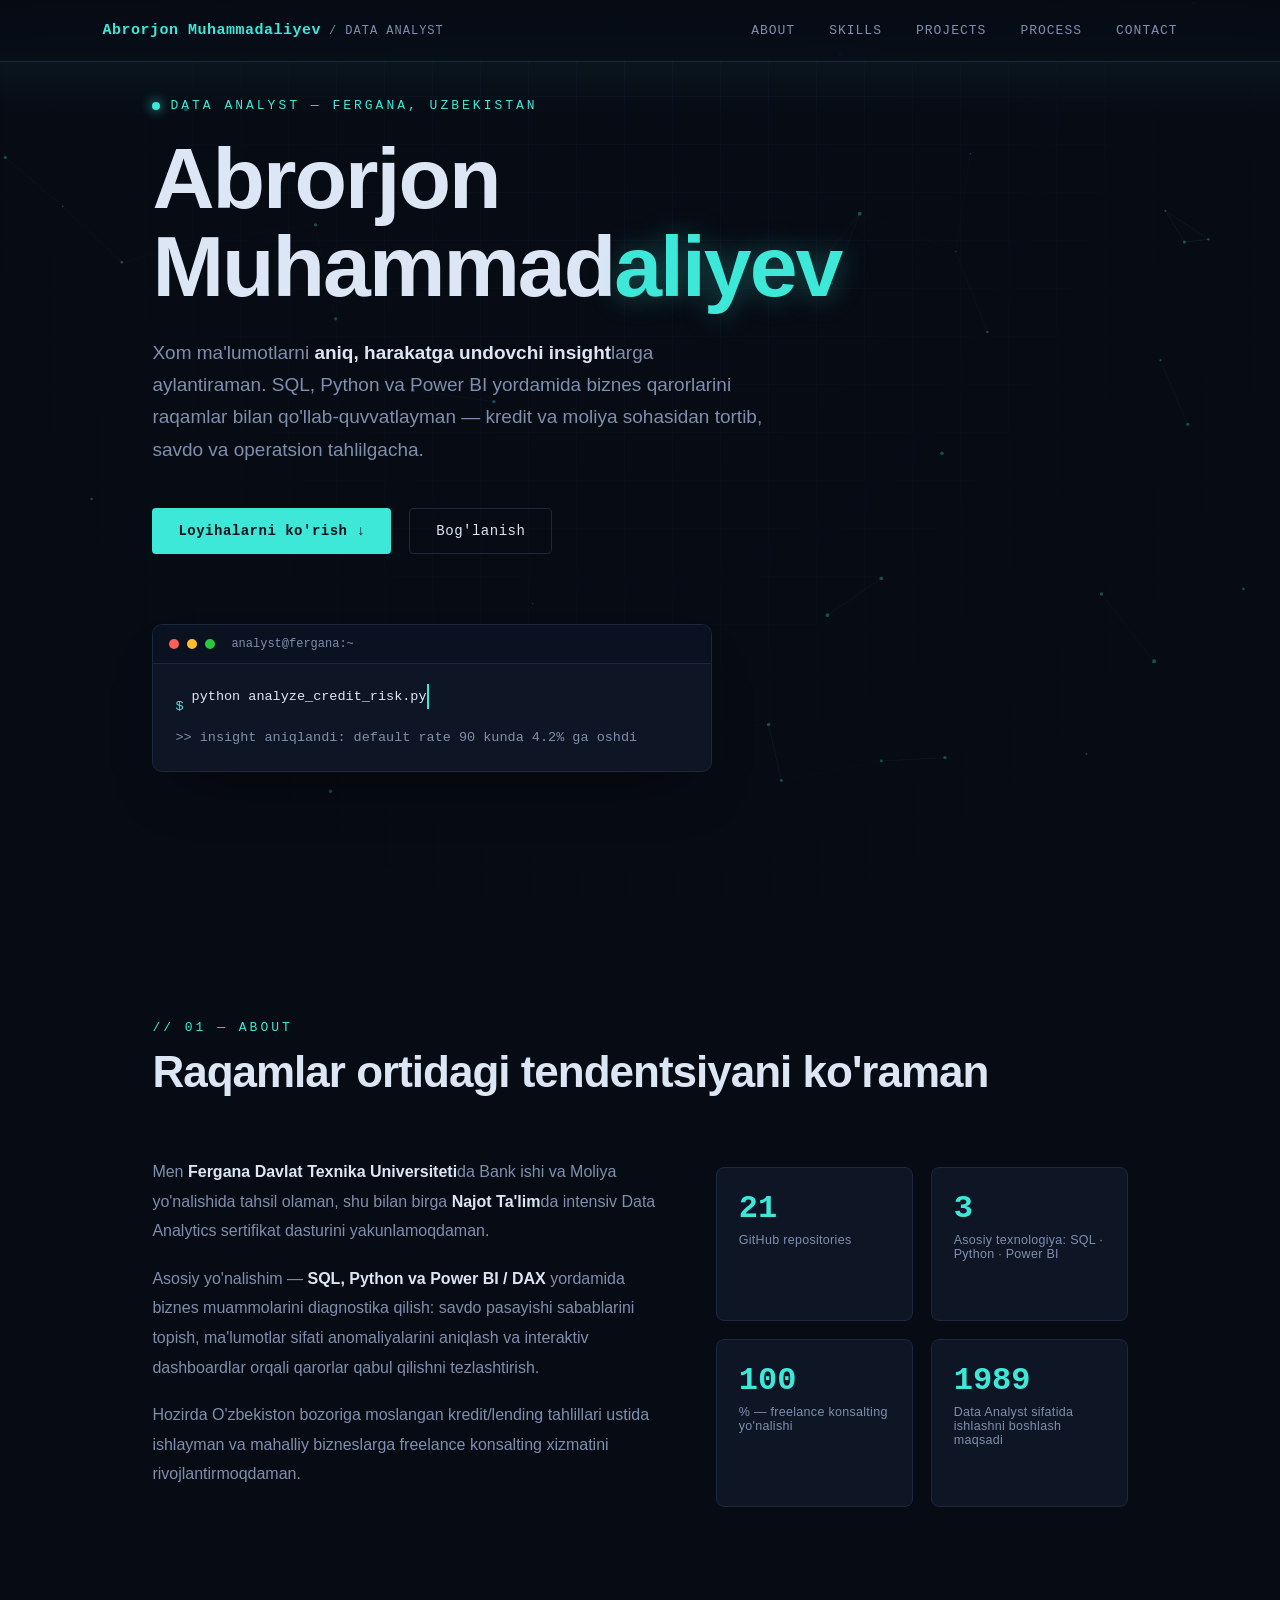
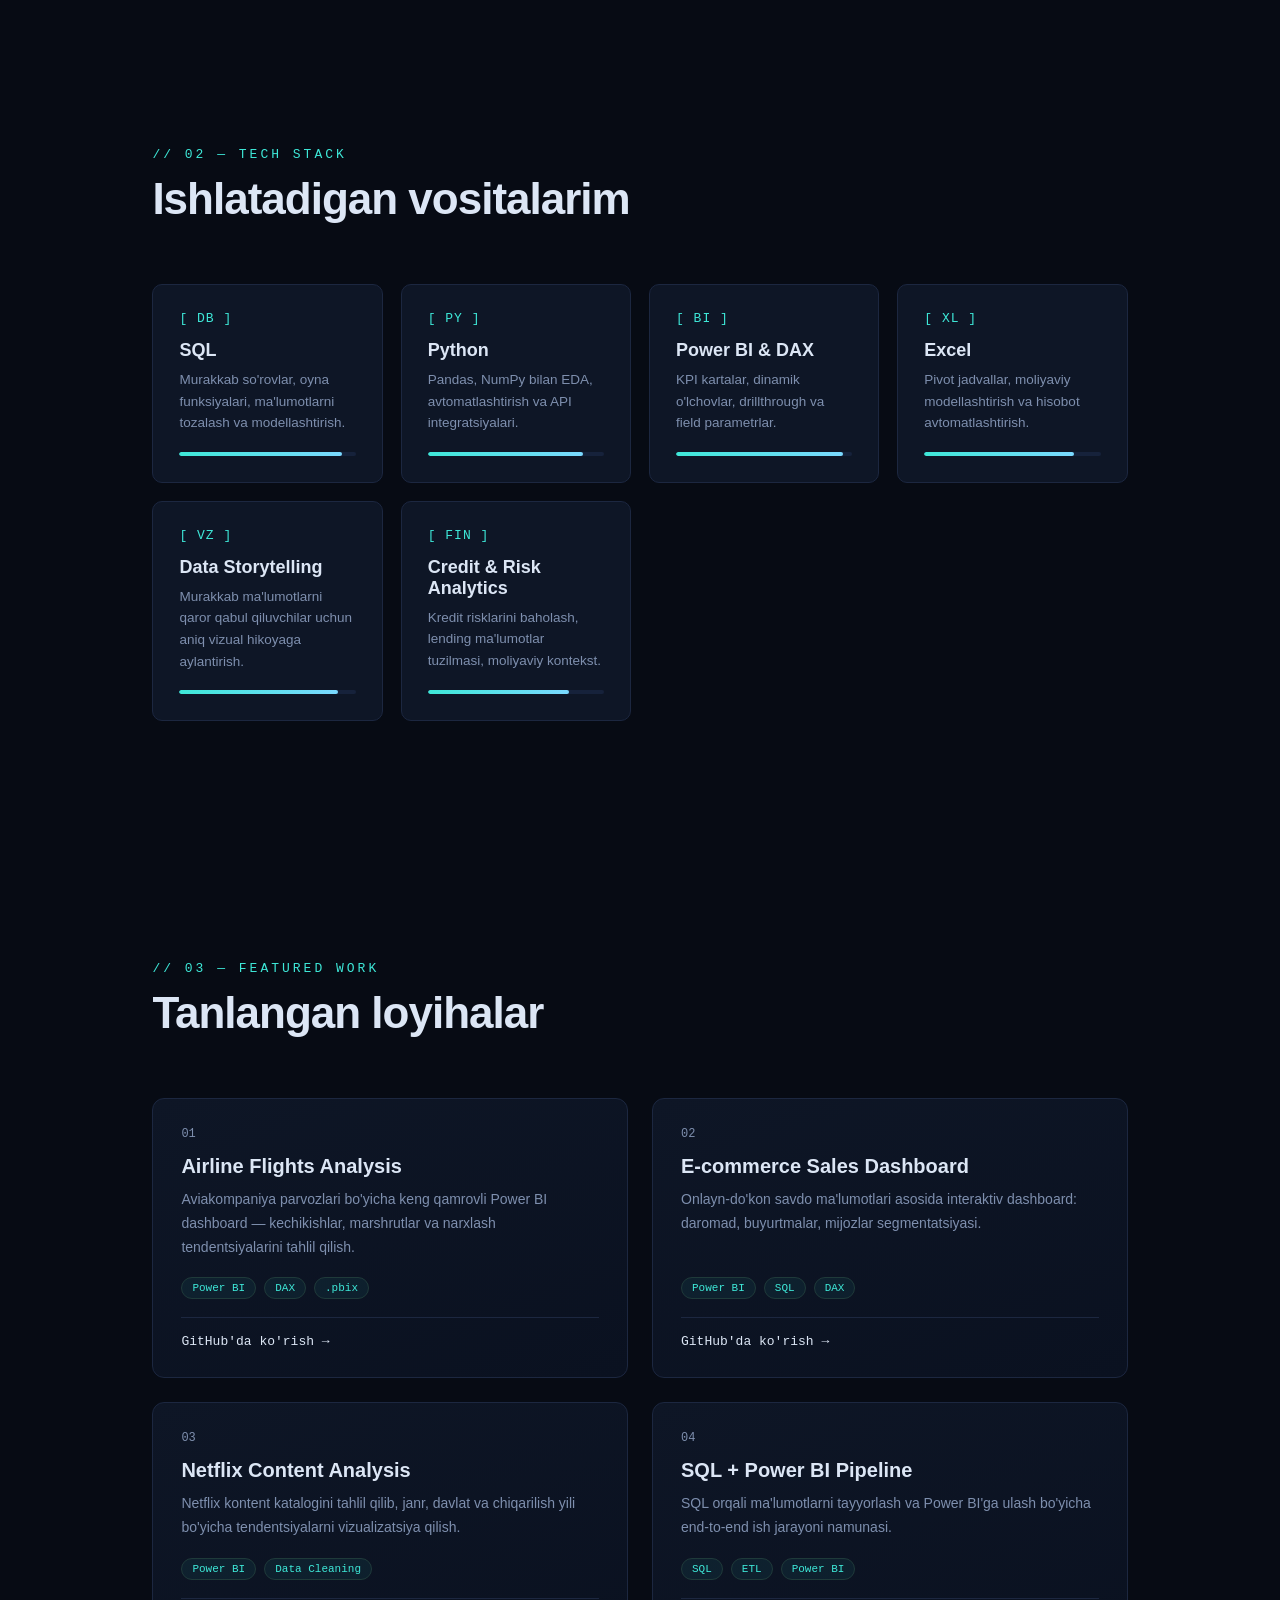
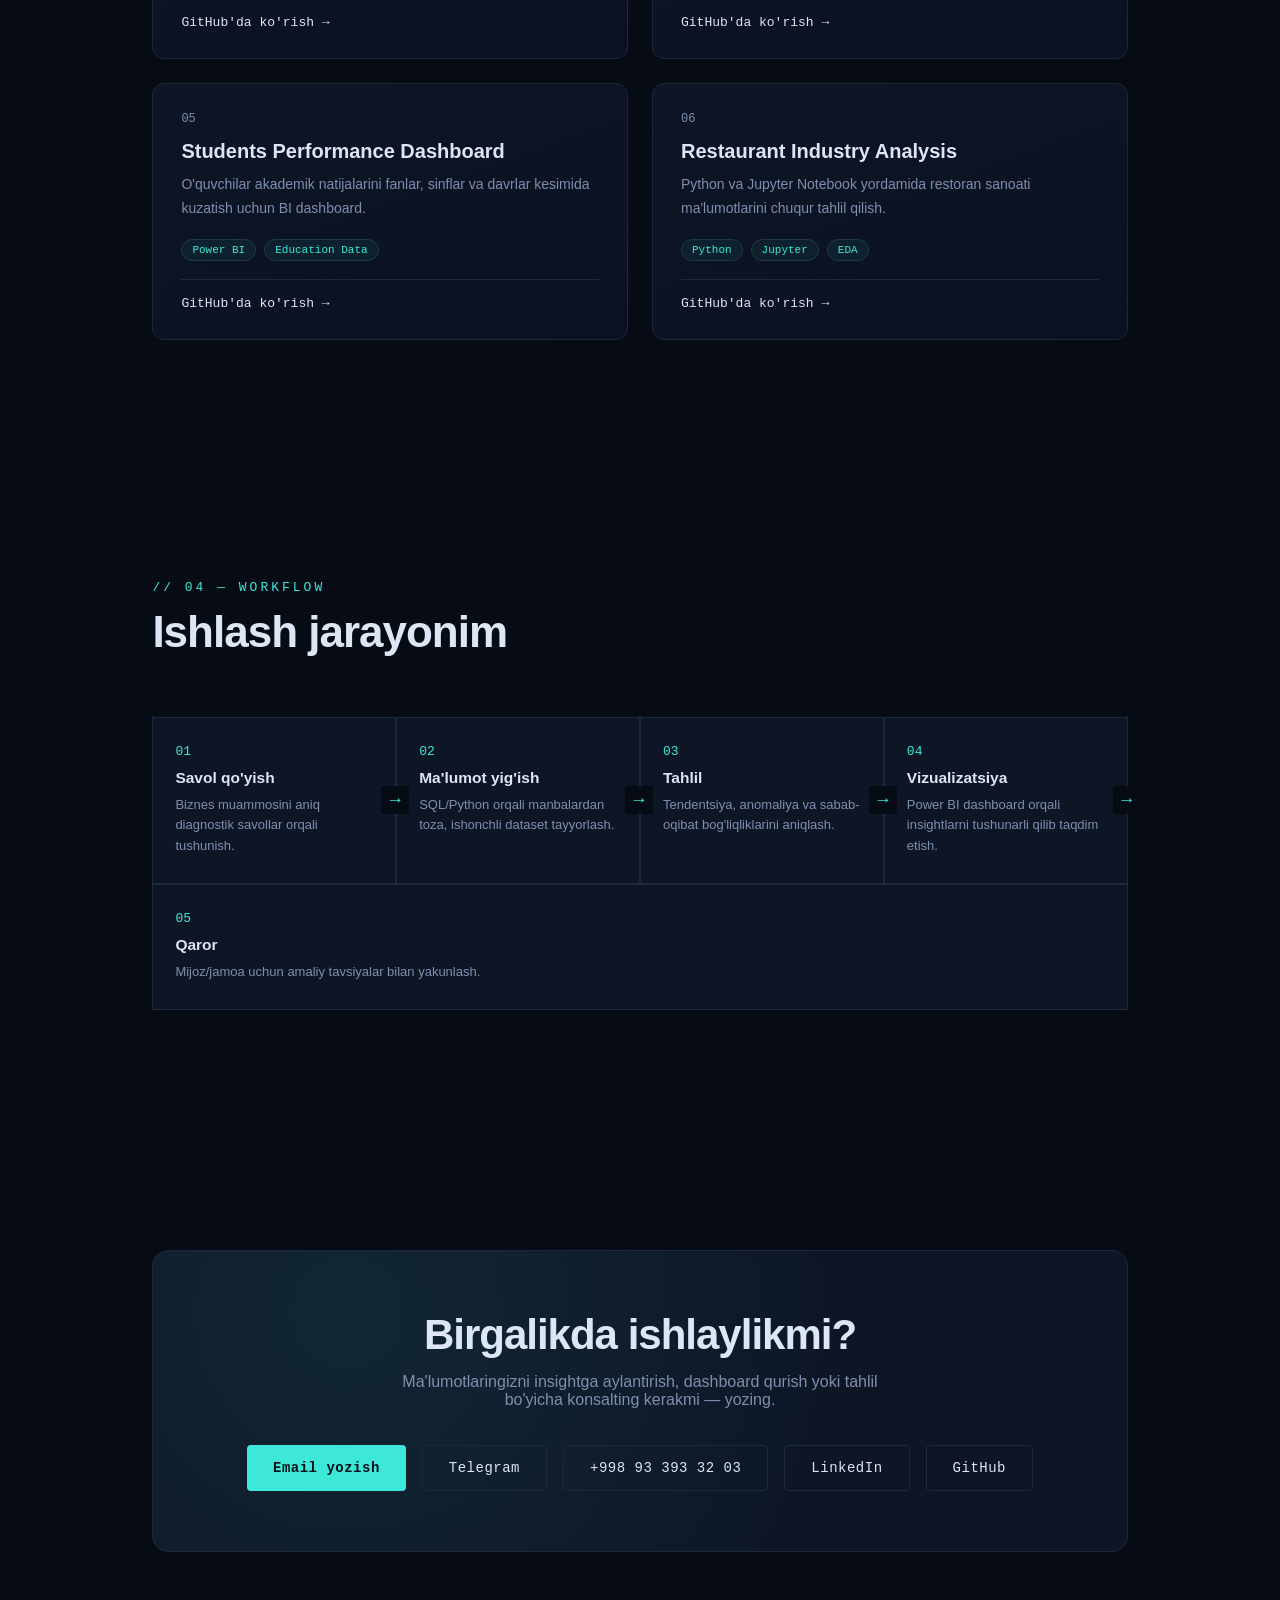
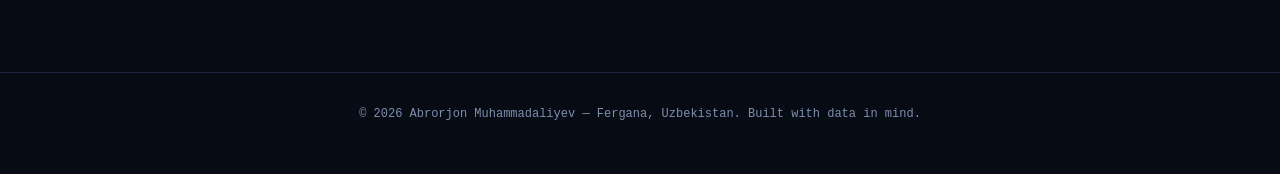
==== index.html @ 433f4dbf "Add files via upload" ====
<!DOCTYPE html>
<html lang="uz">
<head>
<meta charset="UTF-8">
<meta name="viewport" content="width=device-width, initial-scale=1.0">
<title>Abrorjon Muhammadaliyev | Data Analyst</title>
<style>
  :root{
    --bg:#070b14;
    --bg-2:#0c1322;
    --panel:#0e1626;
    --line:#1c2740;
    --cyan:#3ee8d8;
    --amber:#ffb347;
    --text:#dce6f5;
    --text-dim:#7e8fae;
    --mono:'JetBrains Mono','SF Mono',Consolas,monospace;
    --sans:'Inter',-apple-system,sans-serif;
  }
  @font-face{font-family:'Inter';src:local('Inter');}
  *{margin:0;padding:0;box-sizing:border-box;}
  html{scroll-behavior:smooth;}
  body{
    background:var(--bg);
    color:var(--text);
    font-family:var(--sans);
    overflow-x:hidden;
    position:relative;
  }

  /* ---------- animated data-grid background ---------- */
  #bg-canvas{
    position:fixed;
    inset:0;
    z-index:0;
    opacity:.55;
  }
  .grid-overlay{
    position:fixed;
    inset:0;
    z-index:1;
    background-image:
      linear-gradient(var(--line) 1px, transparent 1px),
      linear-gradient(90deg, var(--line) 1px, transparent 1px);
    background-size:48px 48px;
    opacity:.25;
    mask-image:radial-gradient(ellipse at 50% 0%, black 0%, transparent 75%);
    pointer-events:none;
  }
  .scanline{
    position:fixed;
    left:0; right:0;
    height:120px;
    background:linear-gradient(180deg, transparent, rgba(62,232,216,.05), transparent);
    z-index:2;
    pointer-events:none;
    animation:scan 9s linear infinite;
  }
  @keyframes scan{
    0%{top:-120px;}
    100%{top:100vh;}
  }

  .wrap{position:relative;z-index:3;}
  section{padding:120px 8vw;max-width:1180px;margin:0 auto;}

  /* ---------- nav ---------- */
  nav{
    position:fixed;top:0;left:0;right:0;z-index:50;
    display:flex;justify-content:space-between;align-items:center;
    padding:22px 8vw;
    backdrop-filter:blur(10px);
    background:rgba(7,11,20,.65);
    border-bottom:1px solid var(--line);
    gap:20px;
    flex-wrap:wrap;
  }
  @media(max-width:760px){
    .logo .role{display:none;}
    .navlinks{gap:18px;}
  }
  .logo{
    font-family:var(--mono);
    font-size:15px;
    color:var(--cyan);
    letter-spacing:.5px;
    font-weight:700;
    display:flex;
    align-items:baseline;
    gap:8px;
  }
  .logo .role{color:var(--text-dim);font-weight:400;font-size:12px;letter-spacing:1px;text-transform:uppercase;}
  .navlinks{display:flex;gap:34px;}
  .navlinks a{
    color:var(--text-dim);
    text-decoration:none;
    font-size:13px;
    font-family:var(--mono);
    letter-spacing:1px;
    text-transform:uppercase;
    transition:color .25s;
    position:relative;
  }
  .navlinks a::after{
    content:'';position:absolute;left:0;bottom:-6px;width:0%;height:1px;background:var(--cyan);
    transition:width .3s;
  }
  .navlinks a:hover{color:var(--cyan);}
  .navlinks a:hover::after{width:100%;}

  /* ---------- hero ---------- */
  .hero{
    min-height:100vh;
    display:flex;
    flex-direction:column;
    justify-content:center;
    padding-top:90px;
  }
  .eyebrow{
    font-family:var(--mono);
    color:var(--cyan);
    font-size:13px;
    letter-spacing:3px;
    text-transform:uppercase;
    margin-bottom:22px;
    opacity:0;
    animation:fadeUp .8s ease forwards .1s;
    display:flex;align-items:center;gap:10px;
  }
  .eyebrow::before{
    content:'';width:8px;height:8px;border-radius:50%;background:var(--cyan);
    box-shadow:0 0 12px var(--cyan);
    animation:pulse 1.6s ease-in-out infinite;
  }
  @keyframes pulse{0%,100%{opacity:1;transform:scale(1);}50%{opacity:.4;transform:scale(.7);}}

  h1{
    font-size:clamp(40px,7vw,86px);
    font-weight:800;
    line-height:1.02;
    letter-spacing:-2px;
    opacity:0;
    animation:fadeUp .8s ease forwards .25s;
  }
  h1 .accent{
    color:var(--cyan);
    text-shadow:0 0 28px rgba(62,232,216,.35);
  }
  .hero-sub{
    margin-top:26px;
    font-size:clamp(16px,2vw,19px);
    color:var(--text-dim);
    max-width:620px;
    line-height:1.7;
    opacity:0;
    animation:fadeUp .8s ease forwards .4s;
  }
  .hero-sub b{color:var(--text);font-weight:600;}

  .hero-cta{
    margin-top:42px;
    display:flex;
    gap:18px;
    flex-wrap:wrap;
    opacity:0;
    animation:fadeUp .8s ease forwards .55s;
  }
  .btn{
    font-family:var(--mono);
    font-size:14px;
    padding:14px 26px;
    border-radius:4px;
    text-decoration:none;
    letter-spacing:.5px;
    transition:transform .25s, box-shadow .25s, background .25s;
    display:inline-flex;align-items:center;gap:8px;
  }
  .btn-fill{
    background:var(--cyan);
    color:#06121a;
    font-weight:700;
  }
  .btn-fill:hover{transform:translateY(-3px);box-shadow:0 12px 30px -8px rgba(62,232,216,.5);}
  .btn-line{
    border:1px solid var(--line);
    color:var(--text);
  }
  .btn-line:hover{border-color:var(--cyan);color:var(--cyan);transform:translateY(-3px);}

  @keyframes fadeUp{
    from{opacity:0;transform:translateY(22px);}
    to{opacity:1;transform:translateY(0);}
  }

  /* terminal card */
  .term{
    margin-top:70px;
    max-width:560px;
    background:var(--panel);
    border:1px solid var(--line);
    border-radius:10px;
    overflow:hidden;
    opacity:0;
    animation:fadeUp .8s ease forwards .7s;
    box-shadow:0 30px 60px -30px rgba(0,0,0,.6);
  }
  .term-head{
    display:flex;align-items:center;gap:8px;
    padding:12px 16px;
    background:#0a1120;
    border-bottom:1px solid var(--line);
  }
  .dot{width:10px;height:10px;border-radius:50%;}
  .dot.r{background:#ff5f56;}.dot.y{background:#ffbd2e;}.dot.g{background:#27c93f;}
  .term-title{margin-left:8px;font-family:var(--mono);font-size:12px;color:var(--text-dim);}
  .term-body{padding:20px 22px;font-family:var(--mono);font-size:13.5px;line-height:1.9;}
  .term-body .pr{color:var(--cyan);}
  .term-body .cm{color:var(--text-dim);}
  .typed{border-right:2px solid var(--cyan);white-space:nowrap;overflow:hidden;display:inline-block;}

  /* ---------- section heads ---------- */
  .sec-head{margin-bottom:60px;}
  .sec-tag{
    font-family:var(--mono);color:var(--cyan);font-size:13px;letter-spacing:3px;text-transform:uppercase;
  }
  .sec-title{font-size:clamp(28px,4vw,44px);font-weight:800;letter-spacing:-1px;margin-top:12px;}

  .reveal{opacity:0;transform:translateY(30px);transition:opacity .7s ease, transform .7s ease;}
  .reveal.show{opacity:1;transform:translateY(0);}

  /* ---------- about ---------- */
  .about-grid{display:grid;grid-template-columns:1.1fr .9fr;gap:60px;}
  @media(max-width:860px){.about-grid{grid-template-columns:1fr;}}
  .about-text p{color:var(--text-dim);line-height:1.85;font-size:16px;margin-bottom:18px;}
  .about-text b{color:var(--text);}
  .stat-grid{display:grid;grid-template-columns:1fr 1fr;gap:18px;margin-top:10px;}
  .stat-box{
    border:1px solid var(--line);
    background:var(--panel);
    border-radius:8px;
    padding:22px;
    transition:border-color .3s, transform .3s;
  }
  .stat-box:hover{border-color:var(--cyan);transform:translateY(-4px);}
  .stat-num{font-family:var(--mono);font-size:32px;font-weight:700;color:var(--cyan);}
  .stat-label{font-size:12.5px;color:var(--text-dim);margin-top:6px;letter-spacing:.3px;}

  /* ---------- skills ---------- */
  .skills-grid{display:grid;grid-template-columns:repeat(auto-fit,minmax(220px,1fr));gap:18px;}
  .skill-card{
    border:1px solid var(--line);
    background:var(--panel);
    border-radius:10px;
    padding:26px;
    position:relative;
    overflow:hidden;
    transition:transform .35s ease, border-color .35s ease;
  }
  .skill-card::before{
    content:'';position:absolute;top:0;left:0;width:100%;height:2px;
    background:linear-gradient(90deg,transparent,var(--cyan),transparent);
    transform:translateX(-100%);
    transition:transform .6s ease;
  }
  .skill-card:hover::before{transform:translateX(0);}
  .skill-card:hover{transform:translateY(-6px);border-color:#27375a;}
  .skill-icon{font-family:var(--mono);color:var(--cyan);font-size:13px;letter-spacing:1px;}
  .skill-name{font-size:18px;font-weight:700;margin-top:14px;}
  .skill-desc{color:var(--text-dim);font-size:13.5px;margin-top:8px;line-height:1.6;}
  .bar{height:4px;background:#16223b;border-radius:2px;margin-top:18px;overflow:hidden;}
  .bar-fill{height:100%;background:linear-gradient(90deg,var(--cyan),#7ad9ff);width:0%;border-radius:2px;transition:width 1.2s ease;}

  /* ---------- projects ---------- */
  .proj-grid{display:grid;grid-template-columns:repeat(auto-fit,minmax(320px,1fr));gap:24px;}
  .proj-card{
    border:1px solid var(--line);
    background:linear-gradient(160deg,var(--panel),#0a1120);
    border-radius:12px;
    padding:28px;
    display:flex;flex-direction:column;
    transition:transform .35s ease, border-color .35s, box-shadow .35s;
    position:relative;
  }
  .proj-card:hover{
    transform:translateY(-8px);
    border-color:var(--cyan);
    box-shadow:0 25px 50px -20px rgba(62,232,216,.18);
  }
  .proj-num{font-family:var(--mono);color:var(--text-dim);font-size:12px;}
  .proj-title{font-size:20px;font-weight:700;margin-top:14px;margin-bottom:10px;}
  .proj-desc{color:var(--text-dim);font-size:14px;line-height:1.7;flex-grow:1;}
  .proj-tags{display:flex;flex-wrap:wrap;gap:8px;margin:18px 0;}
  .tag{
    font-family:var(--mono);font-size:11px;color:var(--cyan);
    border:1px solid #1f3a3a;background:rgba(62,232,216,.06);
    padding:4px 10px;border-radius:20px;
  }
  .proj-link{
    font-family:var(--mono);font-size:13px;color:var(--text);
    text-decoration:none;display:inline-flex;align-items:center;gap:6px;
    border-top:1px solid var(--line);padding-top:16px;margin-top:auto;
    transition:color .25s, gap .25s;
  }
  .proj-link:hover{color:var(--cyan);gap:10px;}

  /* ---------- process ---------- */
  .flow{display:flex;flex-wrap:wrap;gap:0;align-items:stretch;}
  .flow-step{
    flex:1;min-width:200px;
    border:1px solid var(--line);
    background:var(--panel);
    padding:26px 22px;
    position:relative;
  }
  .flow-step:not(:last-child)::after{
    content:'→';
    position:absolute;right:-14px;top:50%;transform:translateY(-50%);
    color:var(--cyan);font-family:var(--mono);font-size:18px;z-index:2;
    background:var(--bg);width:28px;height:28px;display:flex;align-items:center;justify-content:center;
  }
  @media(max-width:760px){.flow-step:not(:last-child)::after{display:none;}}
  .flow-num{font-family:var(--mono);color:var(--cyan);font-size:13px;}
  .flow-title{font-weight:700;margin-top:10px;font-size:15.5px;}
  .flow-desc{color:var(--text-dim);font-size:13px;margin-top:8px;line-height:1.6;}

  /* ---------- contact ---------- */
  .contact-panel{
    border:1px solid var(--line);
    background:radial-gradient(circle at 20% 20%, rgba(62,232,216,.08), transparent 60%), var(--panel);
    border-radius:16px;
    padding:60px;
    text-align:center;
    position:relative;
    overflow:hidden;
  }
  .contact-panel h2{font-size:clamp(26px,4vw,42px);font-weight:800;letter-spacing:-1px;}
  .contact-panel p{color:var(--text-dim);margin-top:14px;max-width:480px;margin-left:auto;margin-right:auto;}
  .contact-links{display:flex;justify-content:center;gap:16px;margin-top:36px;flex-wrap:wrap;}

  footer{
    text-align:center;
    padding:34px 8vw 50px;
    color:var(--text-dim);
    font-family:var(--mono);
    font-size:12px;
    border-top:1px solid var(--line);
  }

  ::selection{background:var(--cyan);color:#06121a;}
</style>
</head>
<body>

<canvas id="bg-canvas"></canvas>
<div class="grid-overlay"></div>
<div class="scanline"></div>

<nav>
  <div class="logo">Abrorjon Muhammadaliyev<span class="role">/ data analyst</span></div>
  <div class="navlinks">
    <a href="#about">about</a>
    <a href="#skills">skills</a>
    <a href="#projects">projects</a>
    <a href="#process">process</a>
    <a href="#contact">contact</a>
  </div>
</nav>

<div class="wrap">

  <section class="hero">
    <div class="eyebrow">data analyst &mdash; fergana, uzbekistan</div>
    <h1>Abrorjon<br>Muhammad<span class="accent">aliyev</span></h1>
    <p class="hero-sub">
      Xom ma'lumotlarni <b>aniq, harakatga undovchi insight</b>larga aylantiraman.
      SQL, Python va Power BI yordamida biznes qarorlarini raqamlar bilan qo'llab-quvvatlayman —
      kredit va moliya sohasidan tortib, savdo va operatsion tahlilgacha.
    </p>
    <div class="hero-cta">
      <a class="btn btn-fill" href="#projects">Loyihalarni ko'rish ↓</a>
      <a class="btn btn-line" href="#contact">Bog'lanish</a>
    </div>

    <div class="term">
      <div class="term-head">
        <div class="dot r"></div><div class="dot y"></div><div class="dot g"></div>
        <div class="term-title">analyst@fergana:~</div>
      </div>
      <div class="term-body">
        <div><span class="pr">$</span> <span id="typed-line" class="typed"></span></div>
        <div class="cm" id="typed-out" style="margin-top:6px;"></div>
      </div>
    </div>
  </section>

  <section id="about">
    <div class="sec-head reveal">
      <div class="sec-tag">// 01 — about</div>
      <div class="sec-title">Raqamlar ortidagi tendentsiyani ko'raman</div>
    </div>
    <div class="about-grid">
      <div class="about-text reveal">
        <p>Men <b>Fergana Davlat Texnika Universiteti</b>da Bank ishi va Moliya yo'nalishida tahsil olaman, shu bilan birga
        <b>Najot Ta'lim</b>da intensiv Data Analytics sertifikat dasturini yakunlamoqdaman.</p>
        <p>Asosiy yo'nalishim — <b>SQL, Python va Power BI / DAX</b> yordamida biznes muammolarini diagnostika qilish:
        savdo pasayishi sabablarini topish, ma'lumotlar sifati anomaliyalarini aniqlash va interaktiv dashboardlar orqali
        qarorlar qabul qilishni tezlashtirish.</p>
        <p>Hozirda O'zbekiston bozoriga moslangan kredit/lending tahlillari ustida ishlayman va mahalliy bizneslarga
        freelance konsalting xizmatini rivojlantirmoqdaman.</p>
      </div>
      <div class="stat-grid reveal">
        <div class="stat-box"><div class="stat-num" data-count="21">0</div><div class="stat-label">GitHub repositories</div></div>
        <div class="stat-box"><div class="stat-num" data-count="3">0</div><div class="stat-label">Asosiy texnologiya: SQL · Python · Power BI</div></div>
        <div class="stat-box"><div class="stat-num" data-count="100">0</div><div class="stat-label">% — freelance konsalting yo'nalishi</div></div>
        <div class="stat-box"><div class="stat-num" data-count="2026">0</div><div class="stat-label">Data Analyst sifatida ishlashni boshlash maqsadi</div></div>
      </div>
    </div>
  </section>

  <section id="skills">
    <div class="sec-head reveal">
      <div class="sec-tag">// 02 — tech stack</div>
      <div class="sec-title">Ishlatadigan vositalarim</div>
    </div>
    <div class="skills-grid">
      <div class="skill-card reveal">
        <div class="skill-icon">[ DB ]</div>
        <div class="skill-name">SQL</div>
        <div class="skill-desc">Murakkab so'rovlar, oyna funksiyalari, ma'lumotlarni tozalash va modellashtirish.</div>
        <div class="bar"><div class="bar-fill" data-w="92"></div></div>
      </div>
      <div class="skill-card reveal">
        <div class="skill-icon">[ PY ]</div>
        <div class="skill-name">Python</div>
        <div class="skill-desc">Pandas, NumPy bilan EDA, avtomatlashtirish va API integratsiyalari.</div>
        <div class="bar"><div class="bar-fill" data-w="88"></div></div>
      </div>
      <div class="skill-card reveal">
        <div class="skill-icon">[ BI ]</div>
        <div class="skill-name">Power BI &amp; DAX</div>
        <div class="skill-desc">KPI kartalar, dinamik o'lchovlar, drillthrough va field parametrlar.</div>
        <div class="bar"><div class="bar-fill" data-w="95"></div></div>
      </div>
      <div class="skill-card reveal">
        <div class="skill-icon">[ XL ]</div>
        <div class="skill-name">Excel</div>
        <div class="skill-desc">Pivot jadvallar, moliyaviy modellashtirish va hisobot avtomatlashtirish.</div>
        <div class="bar"><div class="bar-fill" data-w="85"></div></div>
      </div>
      <div class="skill-card reveal">
        <div class="skill-icon">[ VZ ]</div>
        <div class="skill-name">Data Storytelling</div>
        <div class="skill-desc">Murakkab ma'lumotlarni qaror qabul qiluvchilar uchun aniq vizual hikoyaga aylantirish.</div>
        <div class="bar"><div class="bar-fill" data-w="90"></div></div>
      </div>
      <div class="skill-card reveal">
        <div class="skill-icon">[ FIN ]</div>
        <div class="skill-name">Credit &amp; Risk Analytics</div>
        <div class="skill-desc">Kredit risklarini baholash, lending ma'lumotlar tuzilmasi, moliyaviy kontekst.</div>
        <div class="bar"><div class="bar-fill" data-w="80"></div></div>
      </div>
    </div>
  </section>

  <section id="projects">
    <div class="sec-head reveal">
      <div class="sec-tag">// 03 — featured work</div>
      <div class="sec-title">Tanlangan loyihalar</div>
    </div>
    <div class="proj-grid">

      <div class="proj-card reveal">
        <div class="proj-num">01</div>
        <div class="proj-title">Airline Flights Analysis</div>
        <div class="proj-desc">Aviakompaniya parvozlari bo'yicha keng qamrovli Power BI dashboard — kechikishlar, marshrutlar va narxlash tendentsiyalarini tahlil qilish.</div>
        <div class="proj-tags"><span class="tag">Power BI</span><span class="tag">DAX</span><span class="tag">.pbix</span></div>
        <a class="proj-link" href="https://github.com/abrorshox1129/airline-flights-data-analysis-powerbi.pbix" target="_blank">GitHub'da ko'rish →</a>
      </div>

      <div class="proj-card reveal">
        <div class="proj-num">02</div>
        <div class="proj-title">E-commerce Sales Dashboard</div>
        <div class="proj-desc">Onlayn-do'kon savdo ma'lumotlari asosida interaktiv dashboard: daromad, buyurtmalar, mijozlar segmentatsiyasi.</div>
        <div class="proj-tags"><span class="tag">Power BI</span><span class="tag">SQL</span><span class="tag">DAX</span></div>
        <a class="proj-link" href="https://github.com/abrorshox1129/ecommerce-sales-analysis-powerbi-dashboard" target="_blank">GitHub'da ko'rish →</a>
      </div>

      <div class="proj-card reveal">
        <div class="proj-num">03</div>
        <div class="proj-title">Netflix Content Analysis</div>
        <div class="proj-desc">Netflix kontent katalogini tahlil qilib, janr, davlat va chiqarilish yili bo'yicha tendentsiyalarni vizualizatsiya qilish.</div>
        <div class="proj-tags"><span class="tag">Power BI</span><span class="tag">Data Cleaning</span></div>
        <a class="proj-link" href="https://github.com/abrorshox1129/netflix-content-analysis-powerbi-dashboard" target="_blank">GitHub'da ko'rish →</a>
      </div>

      <div class="proj-card reveal">
        <div class="proj-num">04</div>
        <div class="proj-title">SQL + Power BI Pipeline</div>
        <div class="proj-desc">SQL orqali ma'lumotlarni tayyorlash va Power BI'ga ulash bo'yicha end-to-end ish jarayoni namunasi.</div>
        <div class="proj-tags"><span class="tag">SQL</span><span class="tag">ETL</span><span class="tag">Power BI</span></div>
        <a class="proj-link" href="https://github.com/abrorshox1129/SQL-WITH-POWERBI" target="_blank">GitHub'da ko'rish →</a>
      </div>

      <div class="proj-card reveal">
        <div class="proj-num">05</div>
        <div class="proj-title">Students Performance Dashboard</div>
        <div class="proj-desc">O'quvchilar akademik natijalarini fanlar, sinflar va davrlar kesimida kuzatish uchun BI dashboard.</div>
        <div class="proj-tags"><span class="tag">Power BI</span><span class="tag">Education Data</span></div>
        <a class="proj-link" href="https://github.com/abrorshox1129/Students-Performances-Dashboard-with-PowerBI" target="_blank">GitHub'da ko'rish →</a>
      </div>

      <div class="proj-card reveal">
        <div class="proj-num">06</div>
        <div class="proj-title">Restaurant Industry Analysis</div>
        <div class="proj-desc">Python va Jupyter Notebook yordamida restoran sanoati ma'lumotlarini chuqur tahlil qilish.</div>
        <div class="proj-tags"><span class="tag">Python</span><span class="tag">Jupyter</span><span class="tag">EDA</span></div>
        <a class="proj-link" href="https://github.com/abrorshox1129/Restaurant-Industry-Analysis" target="_blank">GitHub'da ko'rish →</a>
      </div>

    </div>
  </section>

  <section id="process">
    <div class="sec-head reveal">
      <div class="sec-tag">// 04 — workflow</div>
      <div class="sec-title">Ishlash jarayonim</div>
    </div>
    <div class="flow reveal">
      <div class="flow-step"><div class="flow-num">01</div><div class="flow-title">Savol qo'yish</div><div class="flow-desc">Biznes muammosini aniq diagnostik savollar orqali tushunish.</div></div>
      <div class="flow-step"><div class="flow-num">02</div><div class="flow-title">Ma'lumot yig'ish</div><div class="flow-desc">SQL/Python orqali manbalardan toza, ishonchli dataset tayyorlash.</div></div>
      <div class="flow-step"><div class="flow-num">03</div><div class="flow-title">Tahlil</div><div class="flow-desc">Tendentsiya, anomaliya va sabab-oqibat bog'liqliklarini aniqlash.</div></div>
      <div class="flow-step"><div class="flow-num">04</div><div class="flow-title">Vizualizatsiya</div><div class="flow-desc">Power BI dashboard orqali insightlarni tushunarli qilib taqdim etish.</div></div>
      <div class="flow-step"><div class="flow-num">05</div><div class="flow-title">Qaror</div><div class="flow-desc">Mijoz/jamoa uchun amaliy tavsiyalar bilan yakunlash.</div></div>
    </div>
  </section>

  <section id="contact">
    <div class="contact-panel reveal">
      <h2>Birgalikda ishlaylikmi?</h2>
      <p>Ma'lumotlaringizni insightga aylantirish, dashboard qurish yoki tahlil bo'yicha konsalting kerakmi — yozing.</p>
      <div class="contact-links">
        <a class="btn btn-fill" href="mailto:abrorjon0514l@gmail.com">Email yozish</a>
        <a class="btn btn-line" href="https://t.me/Abrorjon_Muhammadaliyev" target="_blank">Telegram</a>
        <a class="btn btn-line" href="tel:+998933933203">+998 93 393 32 03</a>
        <a class="btn btn-line" href="https://www.linkedin.com/in/abrorjon-muhammadaliyev-920074333/" target="_blank">LinkedIn</a>
        <a class="btn btn-line" href="https://github.com/abrorshox1129" target="_blank">GitHub</a>
      </div>
    </div>
  </section>

  <footer>© 2026 Abrorjon Muhammadaliyev — Fergana, Uzbekistan. Built with data in mind.</footer>

</div>

<script>
// ---------- animated network background ----------
const canvas = document.getElementById('bg-canvas');
const ctx = canvas.getContext('2d');
let w, h, nodes;

function resize(){
  w = canvas.width = window.innerWidth;
  h = canvas.height = window.innerHeight;
}
resize();
window.addEventListener('resize', () => { resize(); initNodes(); });

function initNodes(){
  const count = Math.max(40, Math.floor((w*h)/28000));
  nodes = Array.from({length:count}, () => ({
    x: Math.random()*w,
    y: Math.random()*h,
    vx: (Math.random()-0.5)*0.25,
    vy: (Math.random()-0.5)*0.25,
    r: Math.random()*1.6+0.6
  }));
}
initNodes();

function step(){
  ctx.clearRect(0,0,w,h);
  for(const n of nodes){
    n.x += n.vx; n.y += n.vy;
    if(n.x < 0 || n.x > w) n.vx *= -1;
    if(n.y < 0 || n.y > h) n.vy *= -1;
  }
  for(let i=0;i<nodes.length;i++){
    for(let j=i+1;j<nodes.length;j++){
      const a = nodes[i], b = nodes[j];
      const dx = a.x-b.x, dy = a.y-b.y;
      const dist = Math.sqrt(dx*dx+dy*dy);
      if(dist < 140){
        ctx.strokeStyle = `rgba(62,232,216,${(1 - dist/140)*0.18})`;
        ctx.lineWidth = 1;
        ctx.beginPath();
        ctx.moveTo(a.x,a.y);
        ctx.lineTo(b.x,b.y);
        ctx.stroke();
      }
    }
  }
  for(const n of nodes){
    ctx.beginPath();
    ctx.arc(n.x,n.y,n.r,0,Math.PI*2);
    ctx.fillStyle = 'rgba(62,232,216,0.55)';
    ctx.fill();
  }
  requestAnimationFrame(step);
}
step();

// ---------- typed terminal text ----------
const cmds = [
  { line: "python analyze_credit_risk.py", out: ">> insight aniqlandi: default rate 90 kunda 4.2% ga oshdi" },
  { line: "SELECT region, SUM(revenue) FROM sales GROUP BY region;", out: ">> Farg'ona viloyati eng yuqori o'sish ko'rsatdi: +18%" },
  { line: "powerbi --refresh dashboard.pbix", out: ">> dashboard yangilandi ✓ 24 ta KPI faol" }
];
let ci = 0;
function typeLine(){
  const el = document.getElementById('typed-line');
  const out = document.getElementById('typed-out');
  const cmd = cmds[ci % cmds.length];
  let i = 0;
  el.textContent = '';
  out.textContent = '';
  el.style.borderRight = '2px solid var(--cyan)';
  const typer = setInterval(() => {
    el.textContent = cmd.line.slice(0, i+1);
    i++;
    if(i >= cmd.line.length){
      clearInterval(typer);
      setTimeout(() => {
        out.textContent = cmd.out;
        setTimeout(() => { ci++; typeLine(); }, 2200);
      }, 300);
    }
  }, 38);
}
typeLine();

// ---------- scroll reveal ----------
const obs = new IntersectionObserver((entries) => {
  entries.forEach(e => {
    if(e.isIntersecting){
      e.target.classList.add('show');
      obs.unobserve(e.target);
    }
  });
}, { threshold: 0.15 });
document.querySelectorAll('.reveal').forEach(el => obs.observe(el));

// ---------- count up stats ----------
const counters = document.querySelectorAll('.stat-num');
const cObs = new IntersectionObserver((entries) => {
  entries.forEach(entry => {
    if(entry.isIntersecting){
      const el = entry.target;
      const target = parseInt(el.dataset.count, 10);
      let cur = 0;
      const step = Math.max(1, Math.ceil(target/40));
      const t = setInterval(() => {
        cur += step;
        if(cur >= target){ cur = target; clearInterval(t); }
        el.textContent = cur;
      }, 30);
      cObs.unobserve(el);
    }
  });
}, { threshold: 0.5 });
counters.forEach(c => cObs.observe(c));

// ---------- skill bars ----------
const bars = document.querySelectorAll('.bar-fill');
const bObs = new IntersectionObserver((entries) => {
  entries.forEach(entry => {
    if(entry.isIntersecting){
      entry.target.style.width = entry.target.dataset.w + '%';
      bObs.unobserve(entry.target);
    }
  });
}, { threshold: 0.5 });
bars.forEach(b => bObs.observe(b));
</script>

</body>
</html>
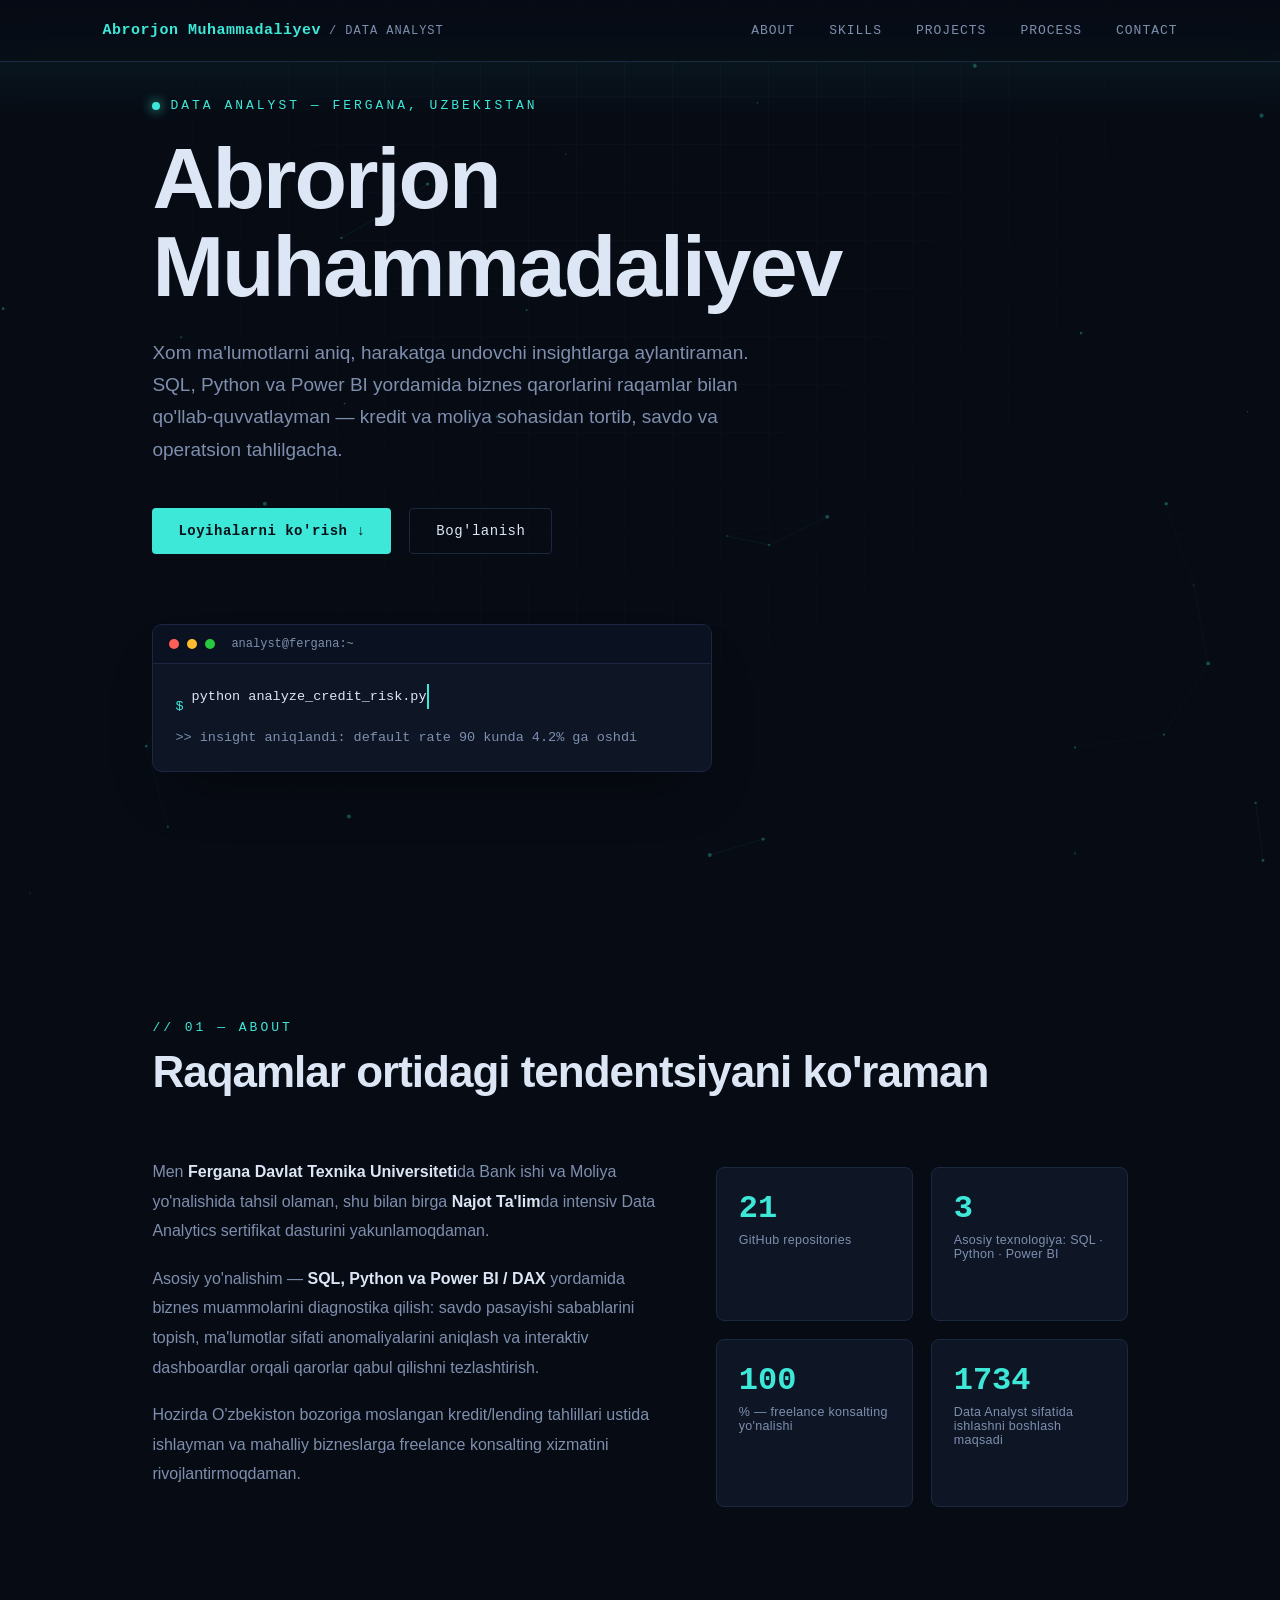
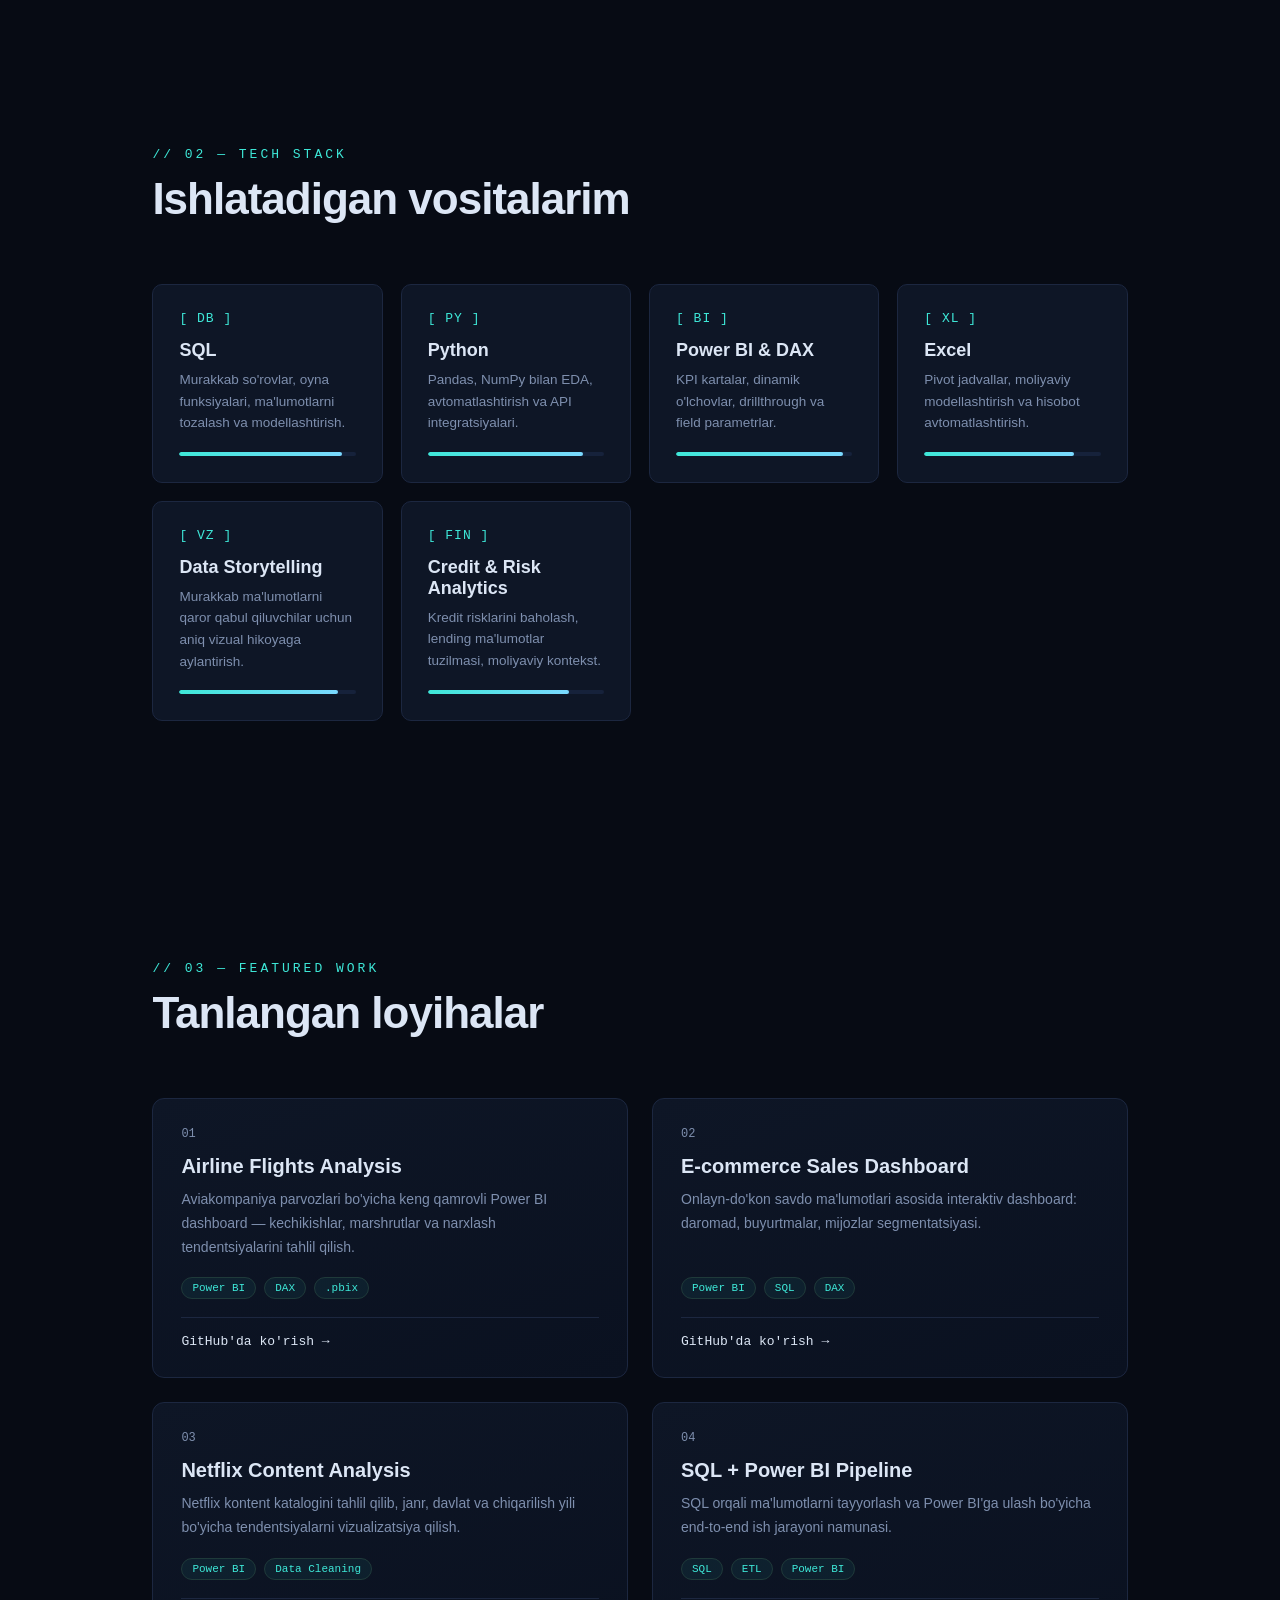
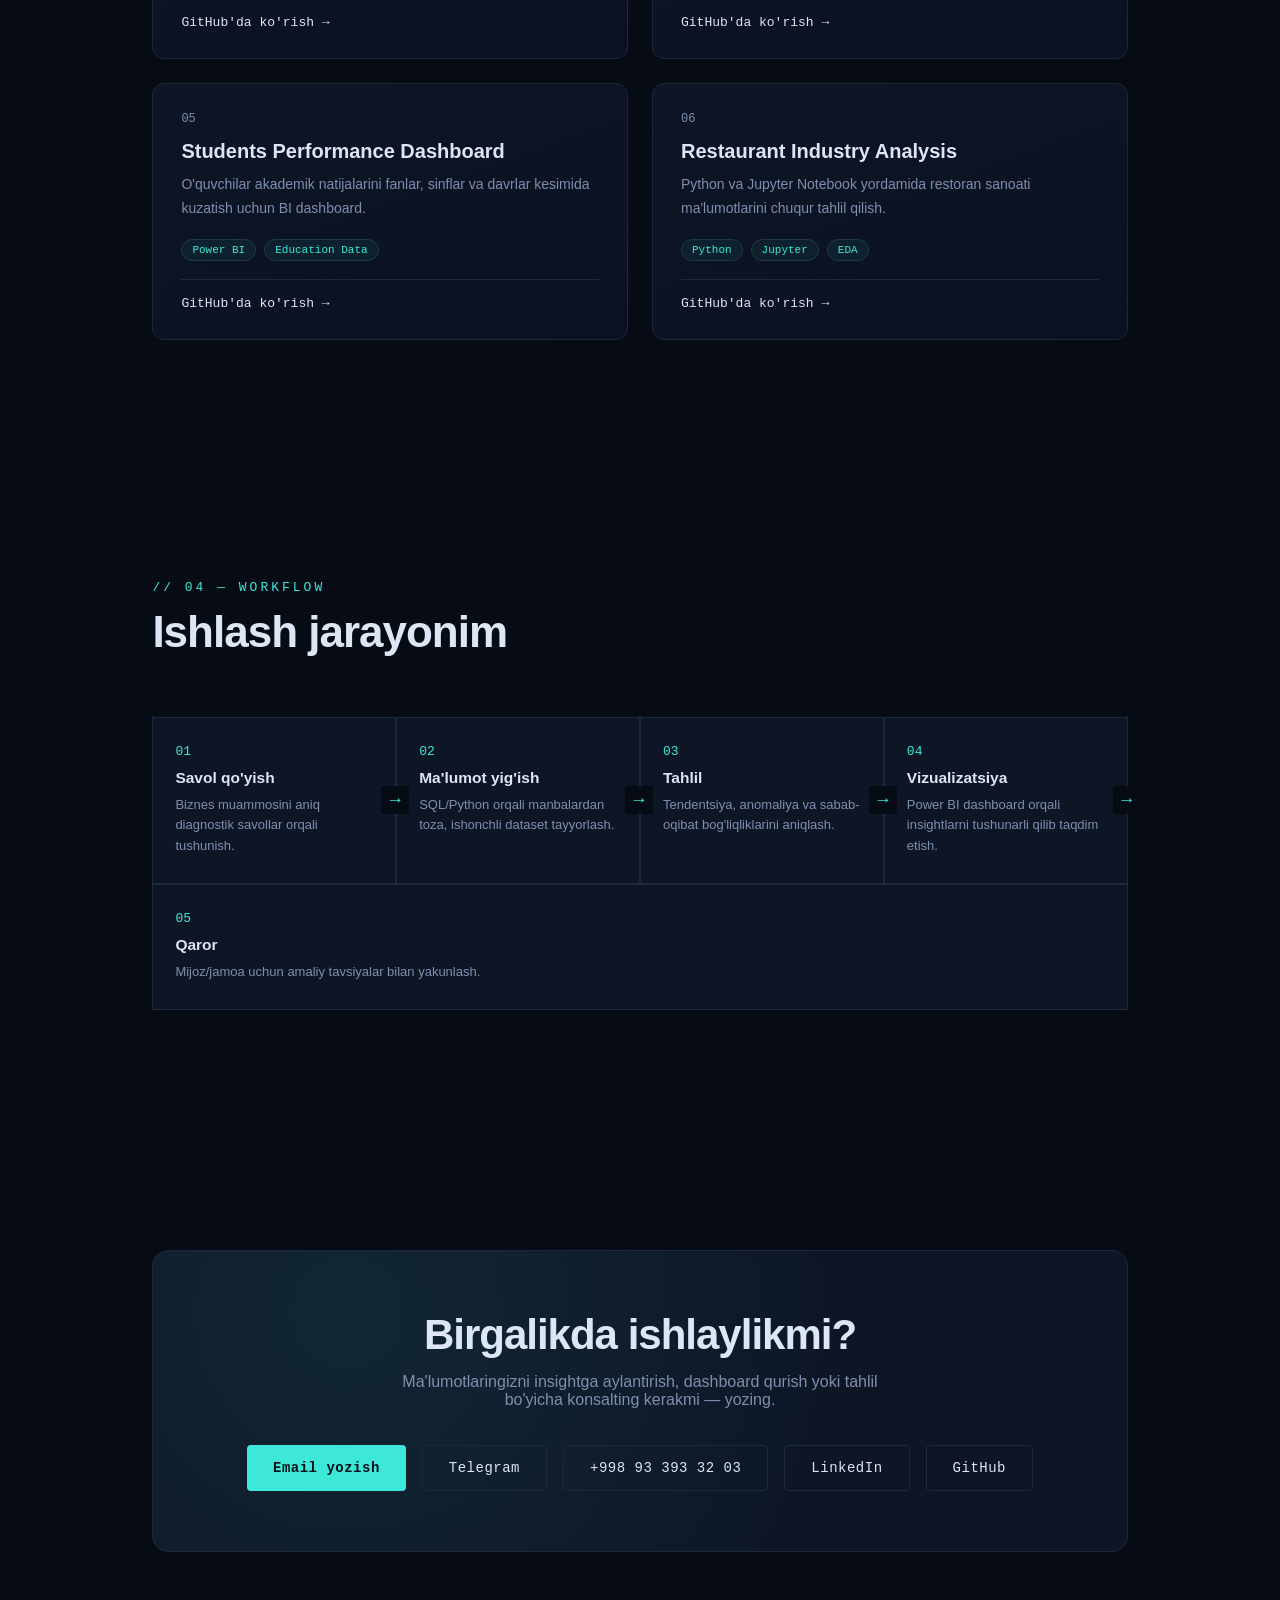
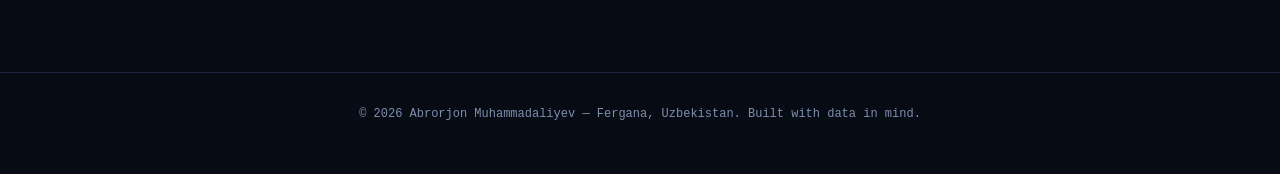
==== commit 2e22889b: "Update index.html" ====
--- a/index.html
+++ b/index.html
@@ -143,8 +143,7 @@
     animation:fadeUp .8s ease forwards .25s;
   }
   h1 .accent{
-    color:var(--cyan);
-    text-shadow:0 0 28px rgba(62,232,216,.35);
+    color:var(--text);
   }
   .hero-sub{
     margin-top:26px;
@@ -372,7 +371,7 @@
     <div class="eyebrow">data analyst &mdash; fergana, uzbekistan</div>
     <h1>Abrorjon<br>Muhammad<span class="accent">aliyev</span></h1>
     <p class="hero-sub">
-      Xom ma'lumotlarni <b>aniq, harakatga undovchi insight</b>larga aylantiraman.
+      Xom ma'lumotlarni aniq, harakatga undovchi insightlarga aylantiraman.
       SQL, Python va Power BI yordamida biznes qarorlarini raqamlar bilan qo'llab-quvvatlayman —
       kredit va moliya sohasidan tortib, savdo va operatsion tahlilgacha.
     </p>
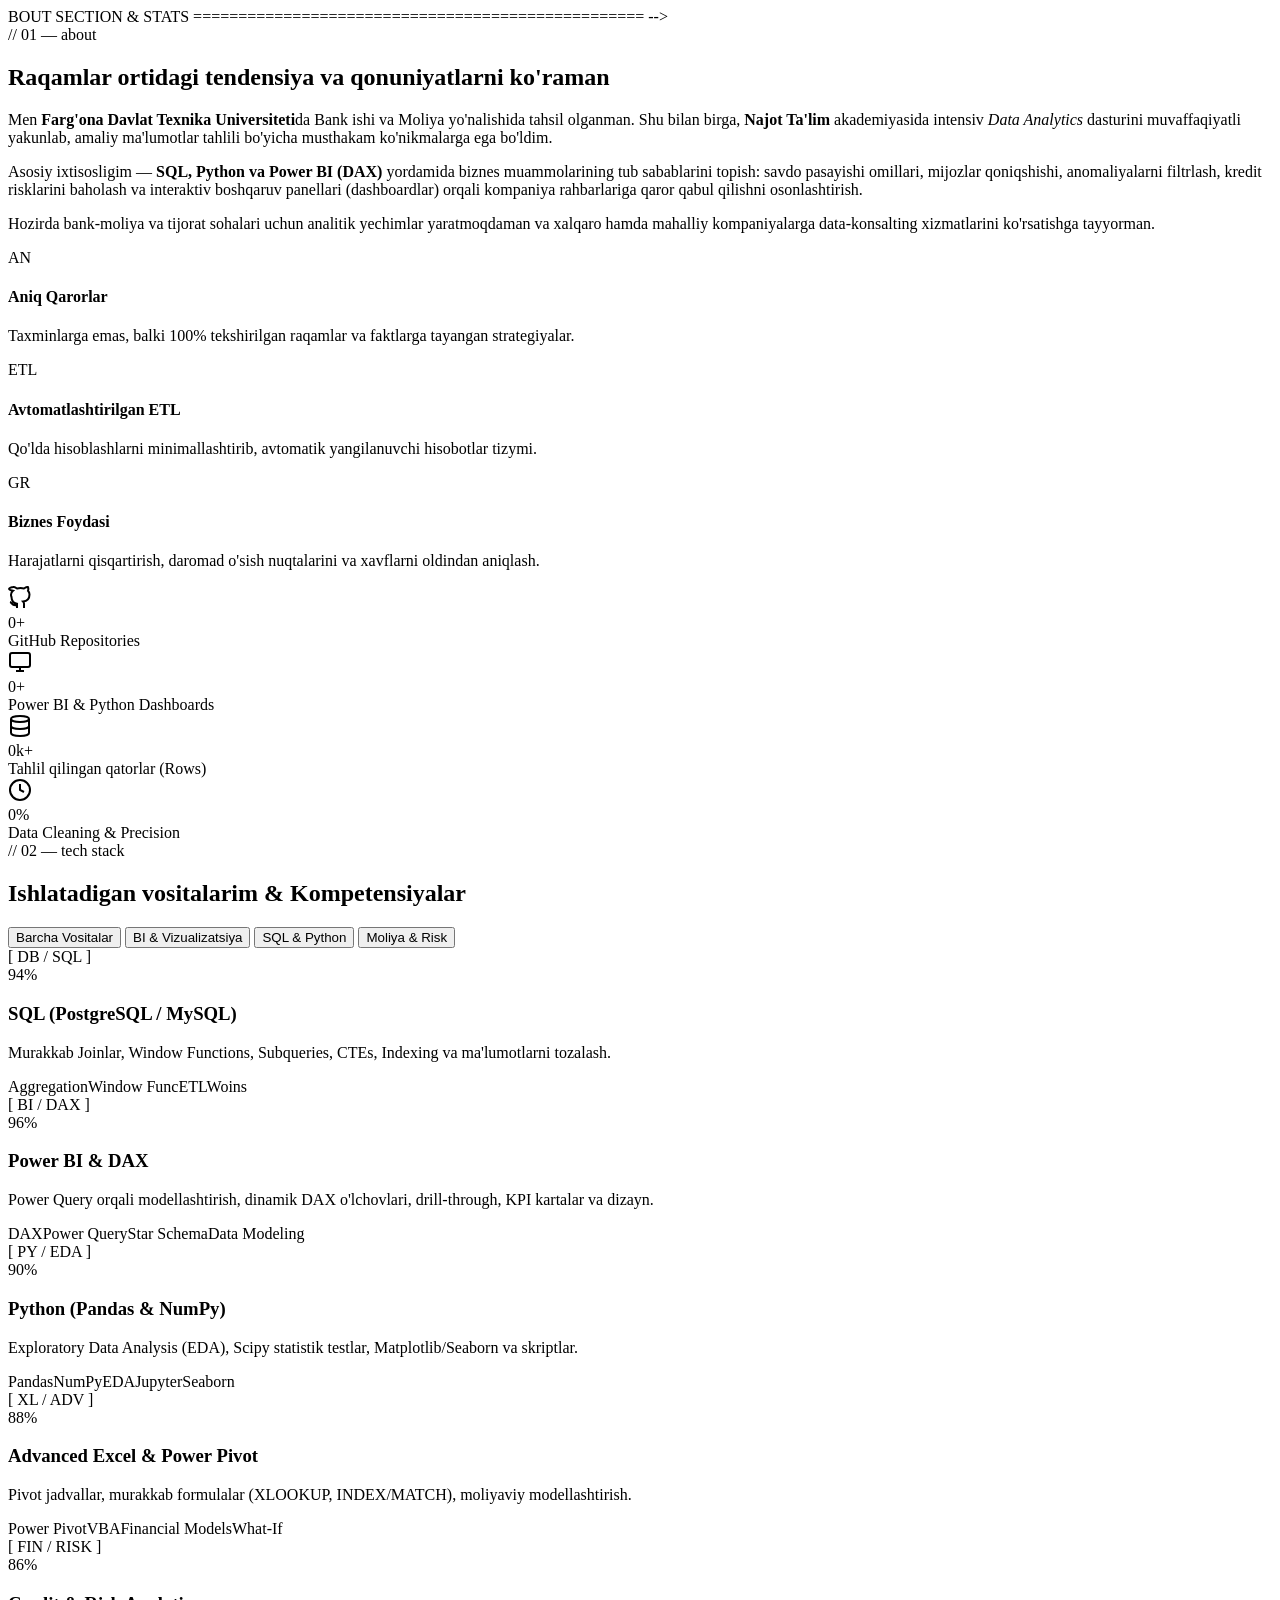
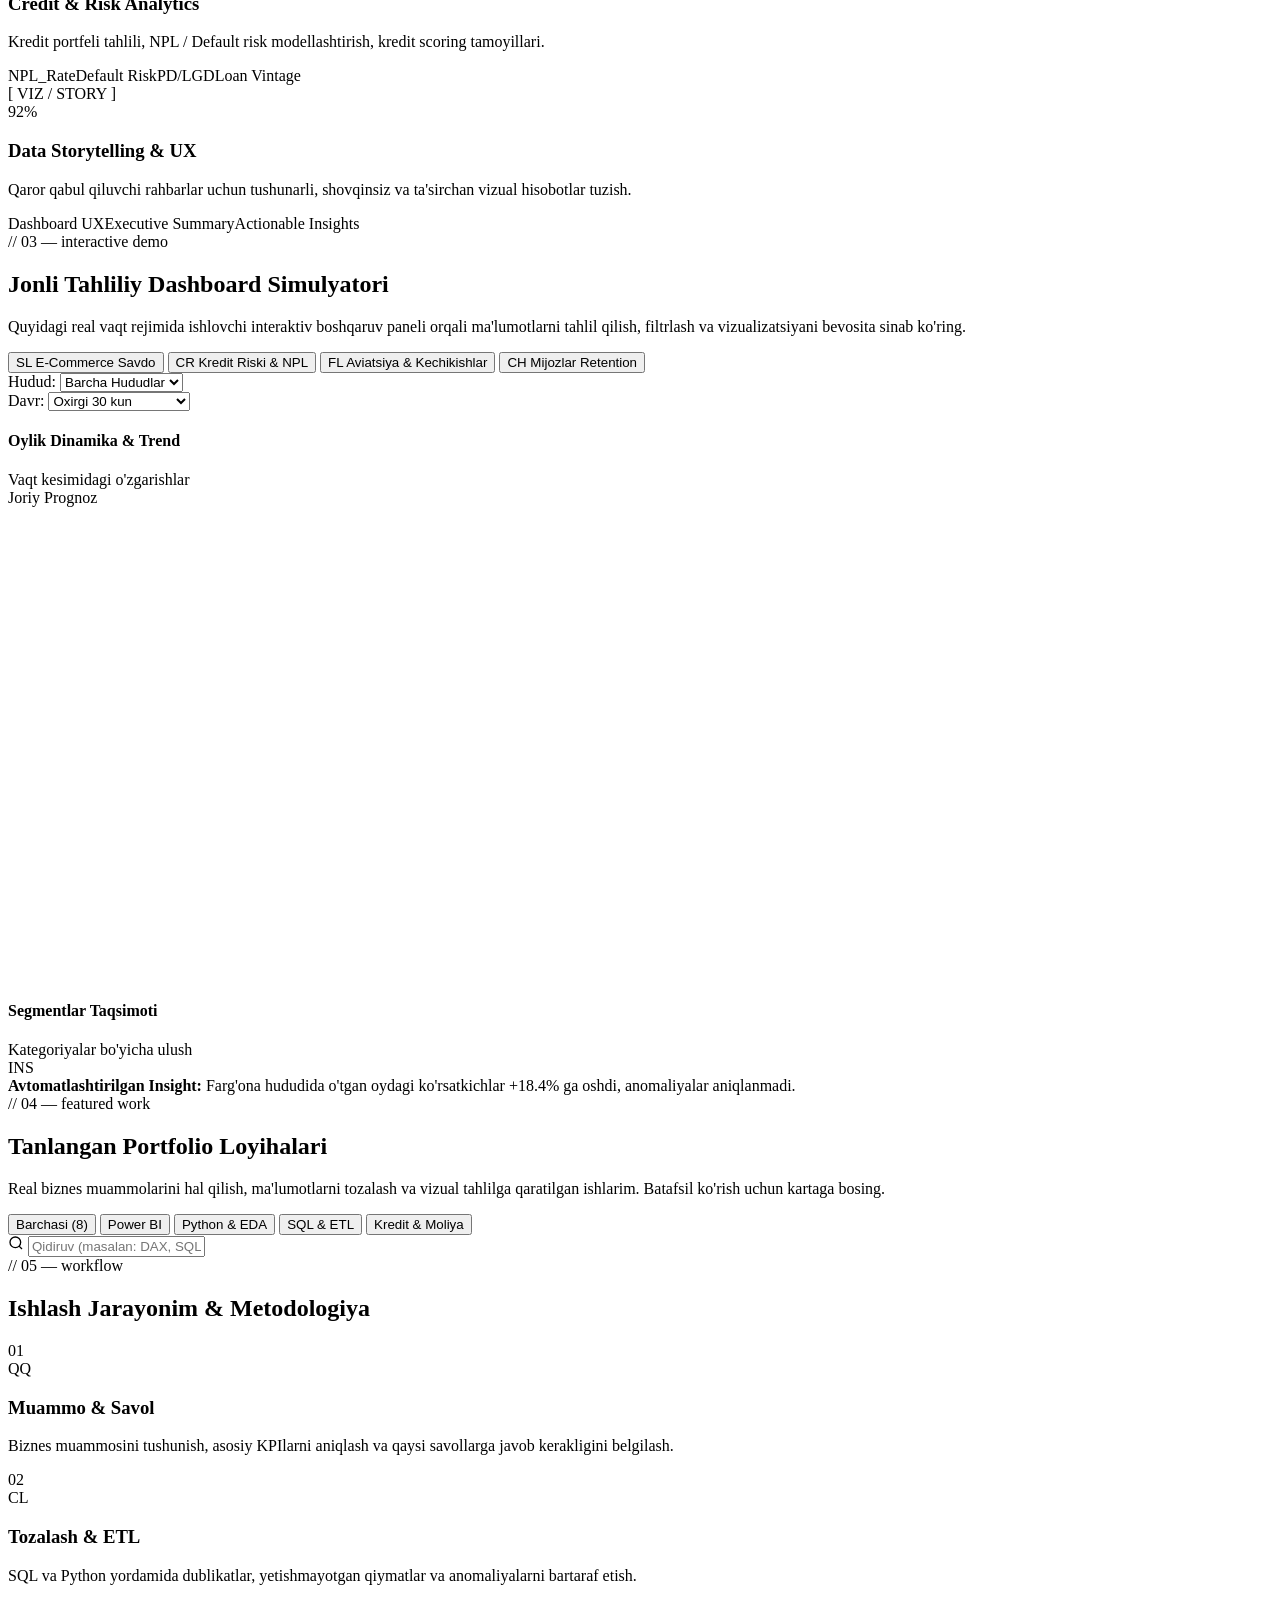
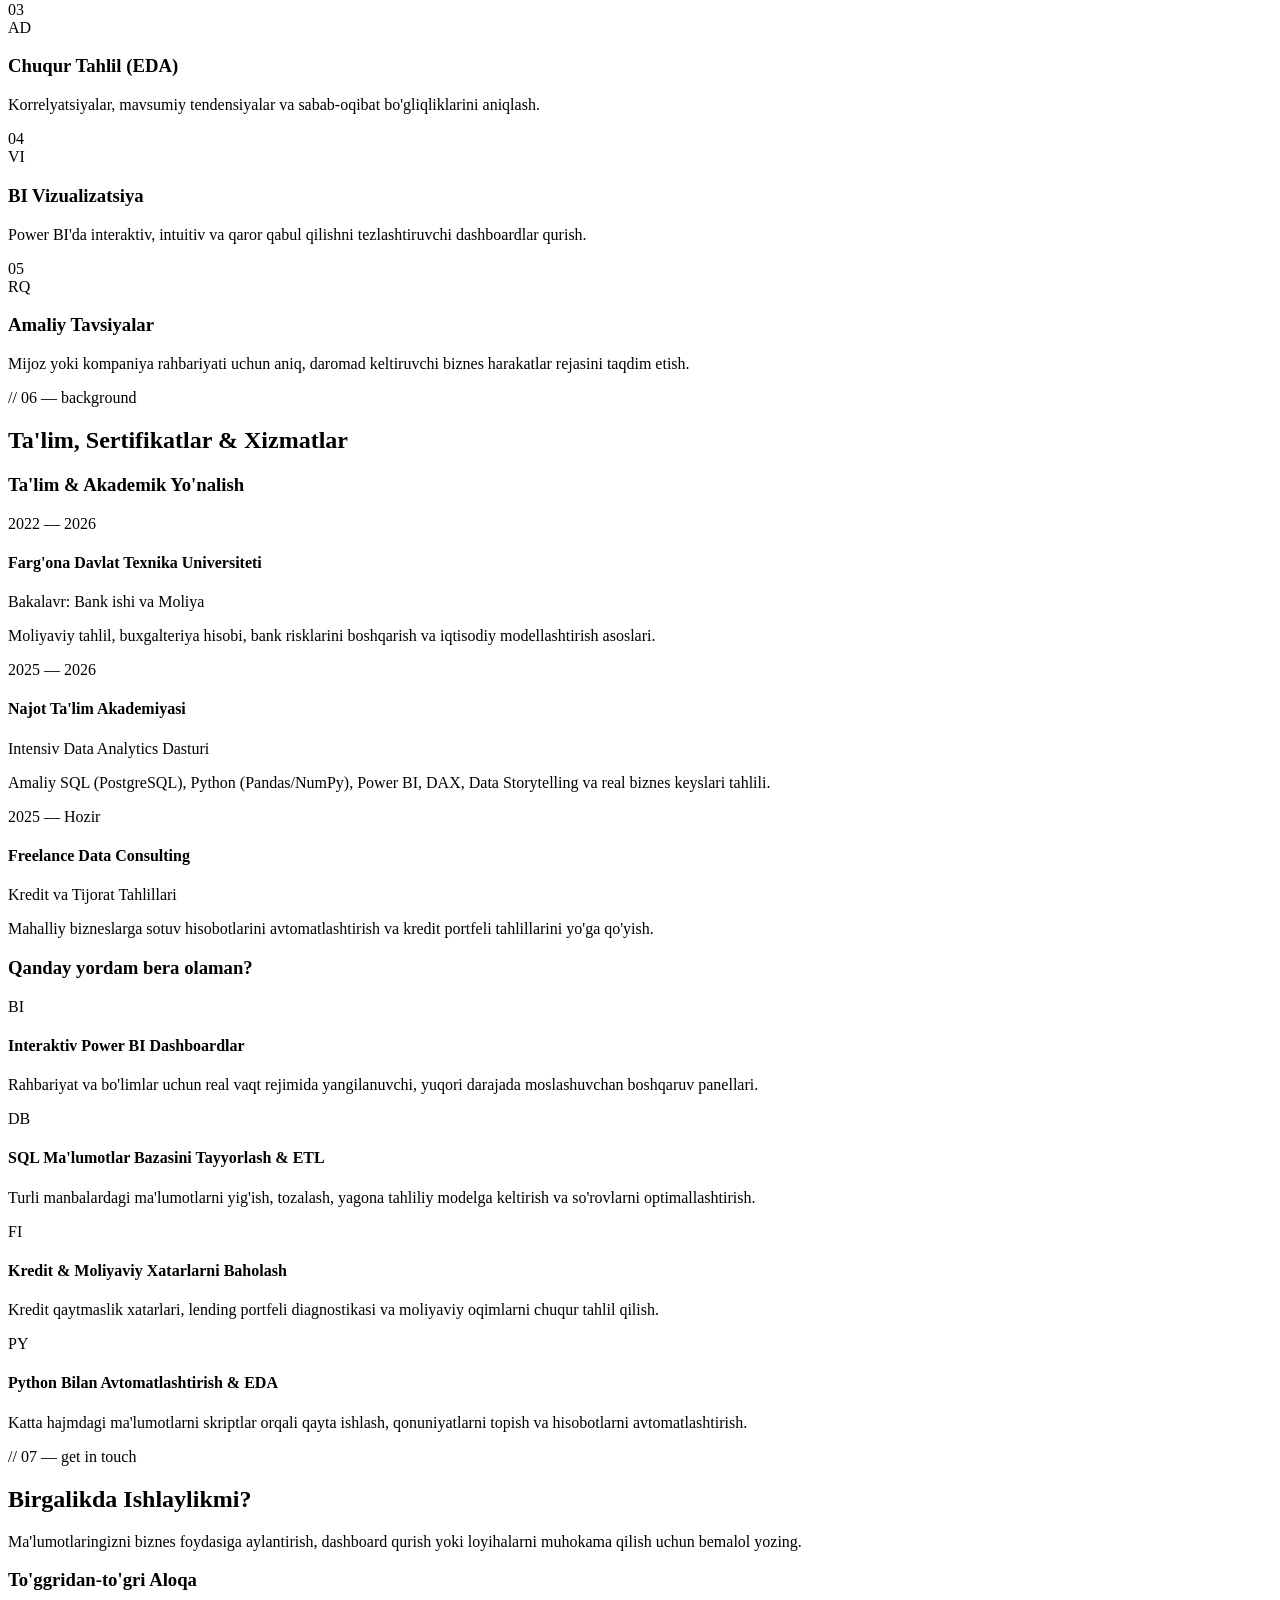
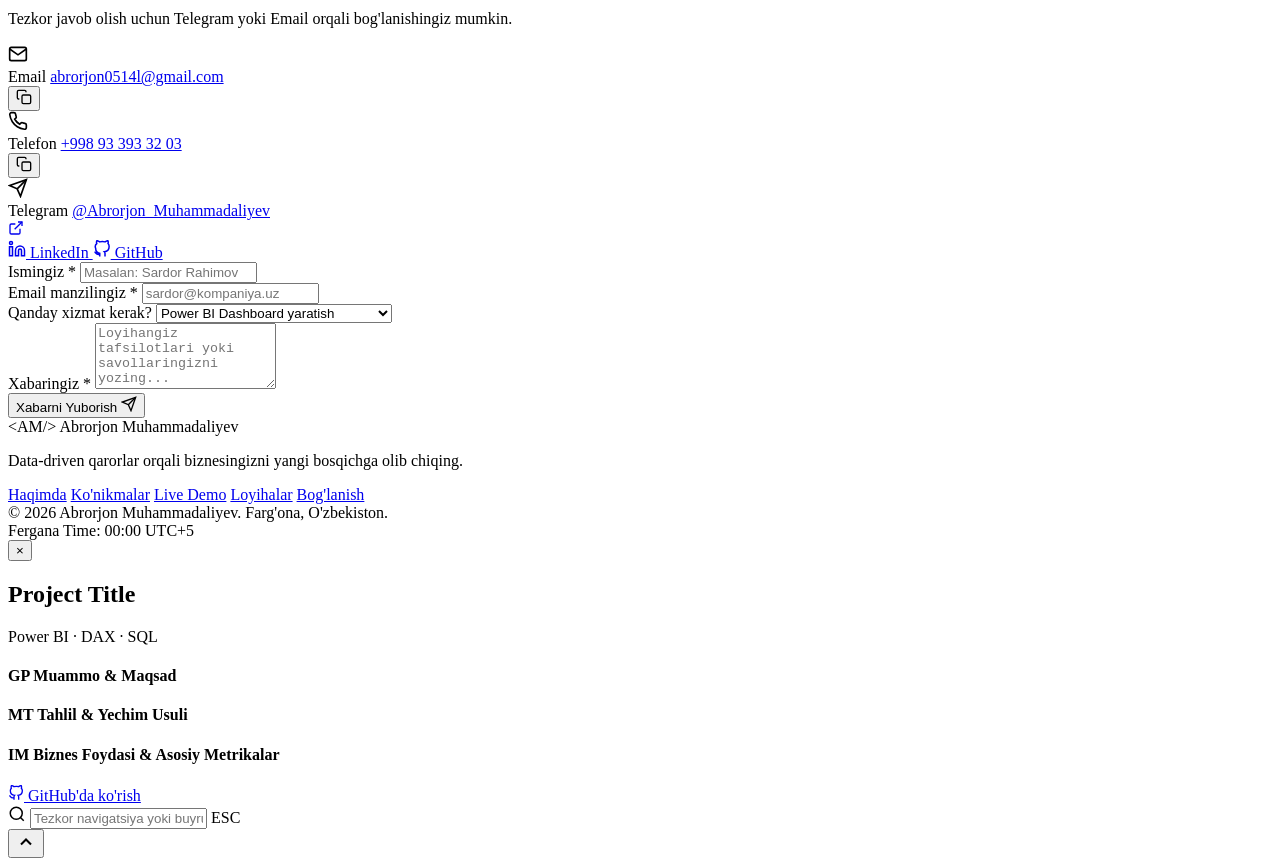
==== commit 227c5967: "Deploy index.html - Premium Data Analyst Portfolio v2.0" ====
--- a/index.html
+++ b/index.html
@@ -1,685 +1,1405 @@
 <!DOCTYPE html>
-<html lang="uz">
+<html lang="uz" data-theme="dark">
 <head>
-<meta charset="UTF-8">
-<meta name="viewport" content="width=device-width, initial-scale=1.0">
-<title>Abrorjon Muhammadaliyev | Data Analyst</title>
-<style>
-  :root{
-    --bg:#070b14;
-    --bg-2:#0c1322;
-    --panel:#0e1626;
-    --line:#1c2740;
-    --cyan:#3ee8d8;
-    --amber:#ffb347;
-    --text:#dce6f5;
-    --text-dim:#7e8fae;
-    --mono:'JetBrains Mono','SF Mono',Consolas,monospace;
-    --sans:'Inter',-apple-system,sans-serif;
-  }
-  @font-face{font-family:'Inter';src:local('Inter');}
-  *{margin:0;padding:0;box-sizing:border-box;}
-  html{scroll-behavior:smooth;}
-  body{
-    background:var(--bg);
-    color:var(--text);
-    font-family:var(--sans);
-    overflow-x:hidden;
-    position:relative;
-  }
-
-  /* ---------- animated data-grid background ---------- */
-  #bg-canvas{
-    position:fixed;
-    inset:0;
-    z-index:0;
-    opacity:.55;
-  }
-  .grid-overlay{
-    position:fixed;
-    inset:0;
-    z-index:1;
-    background-image:
-      linear-gradient(var(--line) 1px, transparent 1px),
-      linear-gradient(90deg, var(--line) 1px, transparent 1px);
-    background-size:48px 48px;
-    opacity:.25;
-    mask-image:radial-gradient(ellipse at 50% 0%, black 0%, transparent 75%);
-    pointer-events:none;
-  }
-  .scanline{
-    position:fixed;
-    left:0; right:0;
-    height:120px;
-    background:linear-gradient(180deg, transparent, rgba(62,232,216,.05), transparent);
-    z-index:2;
-    pointer-events:none;
-    animation:scan 9s linear infinite;
-  }
-  @keyframes scan{
-    0%{top:-120px;}
-    100%{top:100vh;}
-  }
-
-  .wrap{position:relative;z-index:3;}
-  section{padding:120px 8vw;max-width:1180px;margin:0 auto;}
-
-  /* ---------- nav ---------- */
-  nav{
-    position:fixed;top:0;left:0;right:0;z-index:50;
-    display:flex;justify-content:space-between;align-items:center;
-    padding:22px 8vw;
-    backdrop-filter:blur(10px);
-    background:rgba(7,11,20,.65);
-    border-bottom:1px solid var(--line);
-    gap:20px;
-    flex-wrap:wrap;
-  }
-  @media(max-width:760px){
-    .logo .role{display:none;}
-    .navlinks{gap:18px;}
-  }
-  .logo{
-    font-family:var(--mono);
-    font-size:15px;
-    color:var(--cyan);
-    letter-spacing:.5px;
-    font-weight:700;
-    display:flex;
-    align-items:baseline;
-    gap:8px;
-  }
-  .logo .role{color:var(--text-dim);font-weight:400;font-size:12px;letter-spacing:1px;text-transform:uppercase;}
-  .navlinks{display:flex;gap:34px;}
-  .navlinks a{
-    color:var(--text-dim);
-    text-decoration:none;
-    font-size:13px;
-    font-family:var(--mono);
-    letter-spacing:1px;
-    text-transform:uppercase;
-    transition:color .25s;
-    position:relative;
-  }
-  .navlinks a::after{
-    content:'';position:absolute;left:0;bottom:-6px;width:0%;height:1px;background:var(--cyan);
-    transition:width .3s;
-  }
-  .navlinks a:hover{color:var(--cyan);}
-  .navlinks a:hover::after{width:100%;}
-
-  /* ---------- hero ---------- */
-  .hero{
-    min-height:100vh;
-    display:flex;
-    flex-direction:column;
-    justify-content:center;
-    padding-top:90px;
-  }
-  .eyebrow{
-    font-family:var(--mono);
-    color:var(--cyan);
-    font-size:13px;
-    letter-spacing:3px;
-    text-transform:uppercase;
-    margin-bottom:22px;
-    opacity:0;
-    animation:fadeUp .8s ease forwards .1s;
-    display:flex;align-items:center;gap:10px;
-  }
-  .eyebrow::before{
-    content:'';width:8px;height:8px;border-radius:50%;background:var(--cyan);
-    box-shadow:0 0 12px var(--cyan);
-    animation:pulse 1.6s ease-in-out infinite;
-  }
-  @keyframes pulse{0%,100%{opacity:1;transform:scale(1);}50%{opacity:.4;transform:scale(.7);}}
-
-  h1{
-    font-size:clamp(40px,7vw,86px);
-    font-weight:800;
-    line-height:1.02;
-    letter-spacing:-2px;
-    opacity:0;
-    animation:fadeUp .8s ease forwards .25s;
-  }
-  h1 .accent{
-    color:var(--text);
-  }
-  .hero-sub{
-    margin-top:26px;
-    font-size:clamp(16px,2vw,19px);
-    color:var(--text-dim);
-    max-width:620px;
-    line-height:1.7;
-    opacity:0;
-    animation:fadeUp .8s ease forwards .4s;
-  }
-  .hero-sub b{color:var(--text);font-weight:600;}
-
-  .hero-cta{
-    margin-top:42px;
-    display:flex;
-    gap:18px;
-    flex-wrap:wrap;
-    opacity:0;
-    animation:fadeUp .8s ease forwards .55s;
-  }
-  .btn{
-    font-family:var(--mono);
-    font-size:14px;
-    padding:14px 26px;
-    border-radius:4px;
-    text-decoration:none;
-    letter-spacing:.5px;
-    transition:transform .25s, box-shadow .25s, background .25s;
-    display:inline-flex;align-items:center;gap:8px;
-  }
-  .btn-fill{
-    background:var(--cyan);
-    color:#06121a;
-    font-weight:700;
-  }
-  .btn-fill:hover{transform:translateY(-3px);box-shadow:0 12px 30px -8px rgba(62,232,216,.5);}
-  .btn-line{
-    border:1px solid var(--line);
-    color:var(--text);
-  }
-  .btn-line:hover{border-color:var(--cyan);color:var(--cyan);transform:translateY(-3px);}
-
-  @keyframes fadeUp{
-    from{opacity:0;transform:translateY(22px);}
-    to{opacity:1;transform:translateY(0);}
-  }
-
-  /* terminal card */
-  .term{
-    margin-top:70px;
-    max-width:560px;
-    background:var(--panel);
-    border:1px solid var(--line);
-    border-radius:10px;
-    overflow:hidden;
-    opacity:0;
-    animation:fadeUp .8s ease forwards .7s;
-    box-shadow:0 30px 60px -30px rgba(0,0,0,.6);
-  }
-  .term-head{
-    display:flex;align-items:center;gap:8px;
-    padding:12px 16px;
-    background:#0a1120;
-    border-bottom:1px solid var(--line);
-  }
-  .dot{width:10px;height:10px;border-radius:50%;}
-  .dot.r{background:#ff5f56;}.dot.y{background:#ffbd2e;}.dot.g{background:#27c93f;}
-  .term-title{margin-left:8px;font-family:var(--mono);font-size:12px;color:var(--text-dim);}
-  .term-body{padding:20px 22px;font-family:var(--mono);font-size:13.5px;line-height:1.9;}
-  .term-body .pr{color:var(--cyan);}
-  .term-body .cm{color:var(--text-dim);}
-  .typed{border-right:2px solid var(--cyan);white-space:nowrap;overflow:hidden;display:inline-block;}
-
-  /* ---------- section heads ---------- */
-  .sec-head{margin-bottom:60px;}
-  .sec-tag{
-    font-family:var(--mono);color:var(--cyan);font-size:13px;letter-spacing:3px;text-transform:uppercase;
-  }
-  .sec-title{font-size:clamp(28px,4vw,44px);font-weight:800;letter-spacing:-1px;margin-top:12px;}
-
-  .reveal{opacity:0;transform:translateY(30px);transition:opacity .7s ease, transform .7s ease;}
-  .reveal.show{opacity:1;transform:translateY(0);}
-
-  /* ---------- about ---------- */
-  .about-grid{display:grid;grid-template-columns:1.1fr .9fr;gap:60px;}
-  @media(max-width:860px){.about-grid{grid-template-columns:1fr;}}
-  .about-text p{color:var(--text-dim);line-height:1.85;font-size:16px;margin-bottom:18px;}
-  .about-text b{color:var(--text);}
-  .stat-grid{display:grid;grid-template-columns:1fr 1fr;gap:18px;margin-top:10px;}
-  .stat-box{
-    border:1px solid var(--line);
-    background:var(--panel);
-    border-radius:8px;
-    padding:22px;
-    transition:border-color .3s, transform .3s;
-  }
-  .stat-box:hover{border-color:var(--cyan);transform:translateY(-4px);}
-  .stat-num{font-family:var(--mono);font-size:32px;font-weight:700;color:var(--cyan);}
-  .stat-label{font-size:12.5px;color:var(--text-dim);margin-top:6px;letter-spacing:.3px;}
-
-  /* ---------- skills ---------- */
-  .skills-grid{display:grid;grid-template-columns:repeat(auto-fit,minmax(220px,1fr));gap:18px;}
-  .skill-card{
-    border:1px solid var(--line);
-    background:var(--panel);
-    border-radius:10px;
-    padding:26px;
-    position:relative;
-    overflow:hidden;
-    transition:transform .35s ease, border-color .35s ease;
-  }
-  .skill-card::before{
-    content:'';position:absolute;top:0;left:0;width:100%;height:2px;
-    background:linear-gradient(90deg,transparent,var(--cyan),transparent);
-    transform:translateX(-100%);
-    transition:transform .6s ease;
-  }
-  .skill-card:hover::before{transform:translateX(0);}
-  .skill-card:hover{transform:translateY(-6px);border-color:#27375a;}
-  .skill-icon{font-family:var(--mono);color:var(--cyan);font-size:13px;letter-spacing:1px;}
-  .skill-name{font-size:18px;font-weight:700;margin-top:14px;}
-  .skill-desc{color:var(--text-dim);font-size:13.5px;margin-top:8px;line-height:1.6;}
-  .bar{height:4px;background:#16223b;border-radius:2px;margin-top:18px;overflow:hidden;}
-  .bar-fill{height:100%;background:linear-gradient(90deg,var(--cyan),#7ad9ff);width:0%;border-radius:2px;transition:width 1.2s ease;}
-
-  /* ---------- projects ---------- */
-  .proj-grid{display:grid;grid-template-columns:repeat(auto-fit,minmax(320px,1fr));gap:24px;}
-  .proj-card{
-    border:1px solid var(--line);
-    background:linear-gradient(160deg,var(--panel),#0a1120);
-    border-radius:12px;
-    padding:28px;
-    display:flex;flex-direction:column;
-    transition:transform .35s ease, border-color .35s, box-shadow .35s;
-    position:relative;
-  }
-  .proj-card:hover{
-    transform:translateY(-8px);
-    border-color:var(--cyan);
-    box-shadow:0 25px 50px -20px rgba(62,232,216,.18);
-  }
-  .proj-num{font-family:var(--mono);color:var(--text-dim);font-size:12px;}
-  .proj-title{font-size:20px;font-weight:700;margin-top:14px;margin-bottom:10px;}
-  .proj-desc{color:var(--text-dim);font-size:14px;line-height:1.7;flex-grow:1;}
-  .proj-tags{display:flex;flex-wrap:wrap;gap:8px;margin:18px 0;}
-  .tag{
-    font-family:var(--mono);font-size:11px;color:var(--cyan);
-    border:1px solid #1f3a3a;background:rgba(62,232,216,.06);
-    padding:4px 10px;border-radius:20px;
-  }
-  .proj-link{
-    font-family:var(--mono);font-size:13px;color:var(--text);
-    text-decoration:none;display:inline-flex;align-items:center;gap:6px;
-    border-top:1px solid var(--line);padding-top:16px;margin-top:auto;
-    transition:color .25s, gap .25s;
-  }
-  .proj-link:hover{color:var(--cyan);gap:10px;}
-
-  /* ---------- process ---------- */
-  .flow{display:flex;flex-wrap:wrap;gap:0;align-items:stretch;}
-  .flow-step{
-    flex:1;min-width:200px;
-    border:1px solid var(--line);
-    background:var(--panel);
-    padding:26px 22px;
-    position:relative;
-  }
-  .flow-step:not(:last-child)::after{
-    content:'→';
-    position:absolute;right:-14px;top:50%;transform:translateY(-50%);
-    color:var(--cyan);font-family:var(--mono);font-size:18px;z-index:2;
-    background:var(--bg);width:28px;height:28px;display:flex;align-items:center;justify-content:center;
-  }
-  @media(max-width:760px){.flow-step:not(:last-child)::after{display:none;}}
-  .flow-num{font-family:var(--mono);color:var(--cyan);font-size:13px;}
-  .flow-title{font-weight:700;margin-top:10px;font-size:15.5px;}
-  .flow-desc{color:var(--text-dim);font-size:13px;margin-top:8px;line-height:1.6;}
-
-  /* ---------- contact ---------- */
-  .contact-panel{
-    border:1px solid var(--line);
-    background:radial-gradient(circle at 20% 20%, rgba(62,232,216,.08), transparent 60%), var(--panel);
-    border-radius:16px;
-    padding:60px;
-    text-align:center;
-    position:relative;
-    overflow:hidden;
-  }
-  .contact-panel h2{font-size:clamp(26px,4vw,42px);font-weight:800;letter-spacing:-1px;}
-  .contact-panel p{color:var(--text-dim);margin-top:14px;max-width:480px;margin-left:auto;margin-right:auto;}
-  .contact-links{display:flex;justify-content:center;gap:16px;margin-top:36px;flex-wrap:wrap;}
-
-  footer{
-    text-align:center;
-    padding:34px 8vw 50px;
-    color:var(--text-dim);
-    font-family:var(--mono);
-    font-size:12px;
-    border-top:1px solid var(--line);
-  }
-
-  ::selection{background:var(--cyan);color:#06121a;}
-</style>
-</head>
-<body>
-
-<canvas id="bg-canvas"></canvas>
-<div class="grid-overlay"></div>
-<div class="scanline"></div>
-
-<nav>
-  <div class="logo">Abrorjon Muhammadaliyev<span class="role">/ data analyst</span></div>
-  <div class="navlinks">
-    <a href="#about">about</a>
-    <a href="#skills">skills</a>
-    <a href="#projects">projects</a>
-    <a href="#process">process</a>
-    <a href="#contact">contact</a>
+  <meta charset="UTF-8">
+  <meta name="viewport" content="width=device-width, initial-scale=1.0">
+  <title>Abrorjon Muhammadaliyev | Premium Data Analyst Portfolio</title>
+  <meta name="description" content="Portfolio of Abrorjon Muhammadaliyev - Data Analyst specializing in SQL, Python, Power BI, DAX, and Financial/Risk Analytics.">
+  <meta name="keywords" content="Data Analyst, SQL, Python, Power BI, DAX, Portfolio, Abrorjon Muhammadaliyev, Uzbekistan, Fergana, Analytics">
+  <meta name="author" content="Abrorjon Muhammadaliyev">
+  
+  <link rel="icon" type="image/svg+xml" href="data:image/svg+xml,<svg xmlns='http://www.w3.org/2000/svg' viewBox='0 0 100 100'><rect width='100' height='100' rx='20' fill='%23070b14'/><path d='M25 75 L25 45 L42 45 L42 75 Z' fill='%233ee8d8'/><path d='M48 75 L48 30 L65 30 L65 75 Z' fill='%2338bdf8'/><path d='M71 75 L71 20 L88 20 L88 75 Z' fill='%23ffb347'/></svg>">
+  <link rel="preconnect" href="https://fonts.googleapis.com">
+  <link rel="preconnect" href=(�++++΋�ٛ۝+˙��]X˘��H�ܛ���ܚY�[���[��+�Y�H�++++΋�ٛ۝+˙����X\\˘��K���̏٘[Z[+OR[�\����++�+�++�L+͌+��+�++�L+	��[Z[+OR�]��Z[���[ۛΝ��++�+�++�L+͌+��+�++	�\�^O\��\�+�[H��+[\�Y]���[��+�[H��+[\�Y]�+�Y�H������+[K���ȏ��[��+�[H��+[\�Y]�+�Y�H���1�\����\ۙ[�+˘��ȏ��+�XY����+O���]�YH��ܛ�+\+��ܙ\�Ȉ�\��H��ܛ�+\+��ܙ\�ȏ�+�]�����[��\�YH���X�[��\ȏ�+��[��\ς�]��\��H�ܚY+[ݙ\�^H��+�]���]��\��H���[�[�H��+�]����XY\��\��H��]��\�]ܘ\+\�����]��\��H��]��\��\�XK[X�[H�XZ[��]�Y�][ۈ���H+�Y�H��\�Ȉ�\��H���[�+[��Ȉ\�XK[X�[H�X��ܚ�ۈ]Z[[XY[^Y]�ܝ��[��YH���+�[��\��H����ZX�ۈ���+�SKə��+��[���+�[��\��H����]^+��X��ܚ�ۈK�+�[��\��H���KX�Y�H�]KZLN�H��]����H���]H[�[+\�+��[��+��[���+�O���]��\��H��]�[Y[�H�YH��]�[Y[�H���+[�\��H��]�[[��ȏ��O�H+�Y�H��X��]��\��H��]�[[�Ȉ]KZLN�H��]��X��]��\Z[YO+�O�+�O��O�H+�Y�H����[+Ȉ�\��H��]�[[�Ȉ]KZLN�H��]����[+ȏ���ۚZ�X[\�+�O�+�O��O�H+�Y�H��\���\���\��H��]�[[�Ȉ]KZLN�H��]��\���\���]�H[[�+�O�+�O��O�H+�Y�H��+�ڙX�+Ȉ�\��H��]�[[�Ȉ]KZLN�H��]��+�ڙX�+ȏ��ZZ[\�+�O�+�O��O�H+�Y�H��+���\�Ȉ�\��H��]�[[�Ȉ]KZLN�H��]��+���\�ȏ��\�^[ۏ+�O�+�O��O�H+�Y�H��^+\�Y[��H��\��H��]�[[�Ȉ]KZLN�H��]��^+\�Y[��H��I�[H	�Z��X�O+�O�+�O��O�H+�Y�H���۝X���\��H��]�[[�Ȉ]KZLN�H��]���۝X�������[�\�+�O�+�O��+�[��+�]����]��\��H��]�XX�[ۜȏ���]+ۈYH��Y+\[]+KX����\��H��]�X��X�ۋX���+]OH���[X[�[]+H
+�+�
+��H�\�XK[X�[H��[���[X[�[]+H���+ݙ�+�Y+H�N�ZY�+H�N�+�Y]Л�H�++�+���[H��ۙH�+�+���OH��\��[���܈�+�+���K]�Y+H���+�+���K[[�X�\H���[��+�+���K[[�Z��[�H���[����\��H�H�LH��OH�LH�+�H���+��\��O�[�H++OH��H�+LOH��H�++�H�M���H�+L�H�M���H��+�[�O�+�ݙς�+�[��\��H�ؙ+X�Y�H���Y
+��+��[���+؝]+ۏ����]+ۈYH���[�+]���KX����\��H��]�X��X�ۋX���+]OH����H��[�Y��X�+Ȉ\�XK[X�[H����H��[�Y��X�+ȏ��+ݙ�YH���[�+ZX�ۋ[ۈ��\��H���[�+ZX�ۈ�+�Y+H�N�ZY�+H�N�+�Y]Л�H�++�+���[H��ۙH�+�+���OH��\��[���܈�+�+���K]�Y+H���+�+���K[[�X�\H���[��+�+���K[[�Z��[�H���[��+�+[OH�\�^N��ۙNȏ�+�+Y�ۈ+�[�+�H�LH+H+�H+�H+�+MH+�+MH+LH+NH+LH+H��+��+Y�ۏ�+]H�LNK�+�++�L�LL+L+++H++M+�MLMK�M+�+�MH+H+++H++ˌ+ȏ�+�]�+�ݙς�+ݙ�YH���[�+ZX�ۋ[ٙ���\��H���[�+ZX�ۈ�+�Y+H�N�ZY�+H�N�+�Y]Л�H�++�+���[H��ۙH�+�+���OH��\��[���܈�+�+���K]�Y+H���+�+���K[[�X�\H���[��+�+���K[[�Z��[�H���[���+�+Y�ۈ+�[�+�H�LH+H+�H+�H+�+MH+�+MH+LH+NH+LH+H��+��+Y�ۏ�[�H++OH��Ȉ+LOH�H�++�H�MȈ+L�H�MH��+�[�O�[�H++OH�MȈ+LOH�H�++�H��Ȉ+L�H�MH��+�[�O�+�ݙς�+؝]+ۏ���]��\��H�[��Y+���ۈ����]+ۈYH�[��X����\��H��]�X��[��]���H�\�XKY^+[�YH��[+�H�\�XK[X�[H��[X�[��XY�H���+�[��\��H��Y�ZX�ۈ�YH��\��[�+Y�Yȏ�V�+��[���+�[�YH��\��[�+[[��X��H��V�+��[���+ݙ��\��H��]��ۈ�+�Y+H�L��ZY�+H�L��+�Y]Л�H�++�+���[H��ۙH�+�+���OH��\��[���܈�+�+���K]�Y+H����+]H�M�H+�+�+�M��Ϗ+�ݙς�+؝]+ۏ��]��\��H�[��[Y[�H�YH�[��[Y[�H����]+ۈ�\��H�[��Z][HX�]�H�]K[[��H�^���+�[��\��H��Yȏ�V�+��[���ޘ�Z��O+؝]+ۏ���]+ۈ�\��H�[��Z][H�]K[[��H��H��+�[��\��H��Yȏ��O+��[��4(4`�`t`t.�.4.O+؝]+ۏ���]+ۈ�\��H�[��Z][H�]K[[��H�[���+�[��\��H��Yȏ�S�+��[��[��\�+؝]+ۏ��+�]���+�]�����]+ۈYH�[YK]���KX����\��H��]�X��X�ۋX���+]OH����H\��+�Y�+[YH�\�XK[X�[H����H[YH���+ݙ�YH�[�ۋZX�ۈ��\��H�[YKX�ۈ�+�Y+H�N�ZY�+H�N�+�Y]Л�H�++�+���[H��ۙH�+�+���OH��\��[���܈�+�+���K]�Y+H���+�+���K[[�X�\H���[��+�+���K[[�Z��[�H���[���+]H�L�H+L���PNHH++H+H+LK��H+�+�+�++++�H+L���^���+�]�+�ݙς�+ݙ�YH��[�ZX�ۈ��\��H�[YKZX�ۈ�+�Y+H�N�ZY�+H�N�+�Y]Л�H�++�+���[H��ۙH�+�+���OH��\��[���܈�+�+���K]�Y+H���+�+���K[[�X�\H���[��+�+���K[[�Z��[�H���[��+�+[OH�\�^N��ۙNȏ��\��H�H�L���OH�L��+�H�H��+��\��O�[�H++OH�L��+LOH�H�++�H�L��+L�H�ȏ�+�[�O�[�H++OH�L��+LOH��H�++�H�L��+L�H��ȏ�+�[�O�[�H++OH�+����+LOH�+����++�H�K���+L�H�K����+�[�O�[�H++OH�N+�͈�+LOH�N+�͈�++�H�NK���+L�H�NK����+�[�O�[�H++OH�H�+LOH�L��++�H�Ȉ+L�H�L���+�[�O�[�H++OH��H�+LOH�L��++�H��Ȉ+L�H�L���+�[�O�[�H++OH�+����+LOH�NK���++�H�K���+L�H�N+�͈��+�[�O�[�H++OH�N+�͈�+LOH�K���++�H�NK���+L�H�+�����+�[�O�+�ݙς�+؝]+ۏ����]+ۈYH�[ؚ[K[Y[�KX����\��H��]�X��X�ۋX��[ؚ[K[ۛ+H�\�XK[X�[H����H�]�Y�][ۈY[�H���+�[��\��H��\�[[�H��+��[���+�[��\��H��\�[[�H��+��[���+�[��\��H��\�[[�H��+��[���+؝]+ۏ��+�]���+ۘ]���+�XY\����XZ[��\��H�ܘ\����+�X�[ۈYH�\�Ȉ�\��H�\��\�X�[ۈ���]��\��H�\��X�۝[����]��\��H�\��X�Y�KYܛ�\���]��\��H��]+\�X�Y�H���+�[��\��H�+[+�KY���+��[���+�[�]KZLN�H�\�˜�]+\ȏ�X[��H�ZZ[\�	�\�+Z�Y�\�H+X�+[���\O+��[���+�]���]��\��H���][ۋ\[���+ݙ�+�Y+H�M�ZY�+H�M�+�Y]Л�H�++�+���[H��ۙH�+�+���OH��\��[���܈�+�+���K]�Y+H����+]H�L�H+L�+�NH+L�NH+L��NKM�NKLL�NHH+++H+N++���+�]��\��H�H�L���OH�L�+�H�ȏ�+��\��O�+�ݙς�+�[�]KZLN�H�\�˛��][ۈ���\���ۘK�ޘ�Z�\�ۏ+��[���+�]���+�]����+H�\��H�\��[�[YH��X��ܚ�ۏ���+�[��\��H�ܘYY[�+]^+��]Z[[XY[^Y]�+��[��+�+O���]��\��H�\��\��K]+\[�ȏ��+�[��\��H�[ۛ�[X�[�����+��N�+��[���+�[�YH���K]+\Y��\��H�+\Y+]^+��+��[���+�[��\��H��\��܈���+��[���+�]����+�\��H�\��\�X�^+�]KZLN�H�\�˙\�ܚ\+[ۈ���H+�H]\�Z��X�XI�+[[�\��H[�\K\�Z�]�H+[�ݘ�H�^��\�[��Y�+\�Y�H^[[�\�[X[���S++]ۈ+�H��\��H+�V+[ܙ[ZYH[�^XKܙY]+]��\�K+�]��+�H�\�]+�[ۈ�\�^[ۛ\��H�+\]\�+Z[+Z[[X[��+����]��\��H�\��X�KYܛ�\���H+�Y�H��+�ڙX�+Ȉ�\��H�����\+�[X\�H�]K\��[�H��X�ȏ��+�[�]KZLN�H�\�˘�W�+�ڙX�+ȏ��ZZ[\��H��ܚ\�+��[���+ݙ�+�Y+H�M��ZY�+H�M��+�Y]Л�H�++�+���[H��ۙH�+�+���OH��\��[���܈�+�+���K]�Y+H����+]H�M�+M�K��NK��LM�+MՍ�+ȋϏ+�ݙς�+�O��H+�Y�H��\���\���\��H�����\�X�ۙ\�H�]K\��[�H��X�ȏ��+ݙ�+�Y+H�M��ZY�+H�M��+�Y]Л�H�++�+���[H��ۙH�+�+���OH��\��[���܈�+�+���K]�Y+H����+�X�+H�Ȉ+OH�Ȉ+�Y+H�N�ZY�+H�N�+�H���Ϗ+]H�L�Z+NNH+�U�H�Ϗ+�ݙς�+�[�]KZLN�H�\�˘�W�[[ȏ�]�H�H[[�+��[���+�O��H+�Y�H���۝X���\��H�����[�][�H�]K\��[�H��X�ȏ��+�[�]KZLN�H�\�˘�W��۝X�������[�\�+��[���+�O���]+ۈYH�\��X݋X����\��H�����Y����]K\��[�H��X�Ȉ+]OH��ۛ�YՈ���+ݙ�+�Y+H�M��ZY�+H�M��+�Y]Л�H�++�+���[H��ۙH�+�+���OH��\��[���܈�+�+���K]�Y+H����+]H�L�H+M]�L�+�+++KL�+�+XL�+�+++KL�L��M�Ϗ+�+[[�H+�[�+�H��+L+L�+MH+M�+L�Ϗ[�H++OH�L��+LOH�MH�++�H�L��+L�H�ȋϏ+�ݙς�+�[�]KZLN�H�\�˘�W�݈���^�][YH
+ԊO+��[���+؝]+ۏ��+�]����]��\��H�\��]X�+\�+�\���+�[��\��H��+�\+[X�[�]KZLN�H�\�˘�ܙW��X�ȏ��X�Ώ+��[���+�[��\��H�X�+X�\���S+��[���+�[��\��H�X�+X�\��+]ۏ+��[���+�[��\��H�X�+X�\����\��O+��[���+�[��\��H�X�+X�\��V+��[���+�[��\��H�X�+X�\��[�\�+��[���+�[��\��H�X�+X�\��^�[+���O+��[���+�[��\��H�X�+X�\��ܙY]�\��+��[���+�]���+�]����]��\��H�\��]\�Z[�[+]ܘ\+\����]��\��H�\�Z[�[+X�\����]��\��H�\�Z[�[+ZXY\����]��\��H�\�KY�+ȏ��+�[��\��H���+\�Y��+��[���+�[��\��H���+^Y[�ȏ�+��[���+�[��\��H���+YܙY[���+��[���+�]���]��\��H�\�K]]H��[�[+\��\��[�N��
+[�\�X�]�H�JO+�]���]��\��H�\�KZ[++X�Y�H�+]OH�+\H	�[+	�[�+\�Z[�[��+�N�[++�]���+�]���]��\��H�\�Z[�[+X��+H�YH�\�KX��+H���]��\��H�\�K[��ȈYH�\�K[��ȏ��]��\��H���[[�H+^++Y[H����]H[�[+\��H[��\�ۛY[�+���+�]���]��\��H���[[�H+^++X�X[���+\H+�[��\��H��Y+Z[����[+	�+��[��+�[��\��H��Y+Z[����+�ڙX�+��+��[��+�[��\��H��Y+Z[������[+��+��[��+�[��\��H��Y+Z[���ܚ\���+��[��܈+�[��\��H��Y+Z[�����۝X�	�+��[��+�]���+�]���]��\��H�\�K\+��\++\��ȏ��+�[��\��H�\�K\+��\+��X��ܚ�ې]N��+��[���[�+]++\OH�^+�YH�\�KZ[�+]��\��H�\�KZ[�+]�]]���\]OH�ٙ��+�[�X��H��[+�H�+X�Z�\�H�+\HH��[X[�+������+�]���+�]���+�]���+�]���+��X�[ۏ�    <!-- =================================================
+         A>BOUT SECTION & STATS
+         ================================================== -->
+    <section id="about" class="section-container">
+      <div class="section-header reveal">
+        <div class="section-tag mono">// 01 — <span data-i18n="about.tag">about</span></div>
+        <h2 class="section-title" data-i18n="about.title">Raqamlar ortidagi tendensiya va qonuniyatlarni ko'raman</h2>
+      </div>
+
+      <div class="about-grid">
+        <div class="about-bio-card reveal">
+          <p class="bio-paragraph" data-i18n="about.p1">
+            Men <strong>Farg'ona Davlat Texnika Universiteti</strong>da Bank ishi va Moliya yo'nalishida tahsil olganman. Shu bilan birga, <strong>Najot Ta'lim</strong> akademiyasida intensiv <em>Data Analytics</em> dasturini muvaffaqiyatli yakunlab, amaliy ma'lumotlar tahlili bo'yicha musthakam ko'nikmalarga ega bo'ldim.
+          </p>
+          <p class="bio-paragraph" data-i18n="about.p2">
+            Asosiy ixtisosligim — <strong>SQL, Python va Power BI (DAX)</strong> yordamida biznes muammolarining tub sabablarini topish: savdo pasayishi omillari, mijozlar qoniqshishi, anomaliyalarni filtrlash, kredit risklarini baholash va interaktiv boshqaruv panellari (dashboardlar) orqali kompaniya rahbarlariga qaror qabul qilishni osonlashtirish.
+          </p>
+          <p class="bio-paragraph" data-i18n="about.p3">
+            Hozirda bank-moliya va tijorat sohalari uchun analitik yechimlar yaratmoqdaman va xalqaro hamda mahalliy kompaniyalarga data-konsalting xizmatlarini ko'rsatishga tayyorman.
+          </p>
+
+          <div class="value-pillars">
+            <div class="pillar-item">
+              <div class="pillar-icon"><span class="icon-emoji">AN</span></div>
+              <div>
+                <h4 data-i18n="about.v1_title">Aniq Qarorlar</h4>
+                <p data-i18n="about.v1_desc">Taxminlarga emas, balki 100% tekshirilgan raqamlar va faktlarga tayangan strategiyalar.</p>
+              </div>
+            </div>
+            <div class="pillar-item">
+              <div class="pillar-icon"><span class="icon-emoji">ETL</span></div>
+              <div>
+                <h4 data-i18n="about.v2_title">Avtomatlashtirilgan ETL</h4>
+                <p data-i18n="about.v2_desc">Qo'lda hisoblashlarni minimallashtirib, avtomatik yangilanuvchi hisobotlar tizymi.</p>
+              </div>
+            </div>
+            <div class="pillar-item">
+              <div class="pillar-icon"><span class="icon-emoji">GR</span></div>
+              <div>
+                <h4 data-i18n="about.v3_title">Biznes Foydasi</h4>
+                <p data-i18n="about.v3_desc">Harajatlarni qisqartirish, daromad o'sish nuqtalarini va xavflarni oldindan aniqlash.</p>
+              </div>
+            </div>
+          </div>
+        </div>
+
+        <div class="stats-container reveal">
+          <div class="stat-card">
+            <div class="stat-icon-wrap">
+              <svg width="24" height="24" viewBox="0 0 24 24" fill="none" stroke="currentColor" stroke-width="2"><path d="M9 19c-5 1.5-5-2.5-7-3m14 6v-3.87a3.37 3.37 0 0 0-.94-2.61c3.14-.35 6.44-1.54 6.44-7A5.44 5.44 0 0 0 20 4.77 5.07 5.07 0 0 0 19.91 1S18.73.65 16 2.48a13.38 13.38 0 0 0-7 0C6.27.65 5.09 1 5.09 1A55.07 5.07 0 0 0 5 4.77A5.44 5.44 0 0 0 3.5 11c0 5.42 3.3 6.61 6.44 7A3.37 3.37 0 0 0 9 18.13V22"></path></svg>
+            </div>
+            <div class="stat-number-wrap">
+              <span class="stat-num" data-count="21">0</span><span class="stat-plus">+</span>
+            </div>
+            <div class="stat-label" data-i18n="stats.github">GitHub Repositories</div>
+          </div>
+
+          <div class="stat-card">
+            <div class="stat-icon-wrap">
+              <svg width="24" height="24" viewBox="0 0 24 24" fill="none" stroke="currentColor" stroke-width="2"><rect x="2" y="3" width="20" height="14" rx="2" ry="2"/><line x1="8" y1="21" x2="16" y2="21"/><line x1="12" y1="17" x2="12" y2="21"/></svg>
+            </div>
+            <div class="stat-number-wrap">
+              <span class="stat-num" data-count="15">0</span><span class="stat-plus">+</span>
+            </div>
+            <div class="stat-label" data-i18n="stats.dashboards">Power BI & Python Dashboards</div>
+          </div>
+
+          <div class="stat-card">
+            <div class="stat-icon-wrap">
+              <svg width="24" height="24" viewBox="0 0 24 24" fill="none" stroke="currentColor" stroke-width="2"><ellipse cx="12" cy="5" rx="9" ry="3"/><path d="M21 12c0 1.66-4 3-9 3s-9-1.34-9-3"/><path d="M3 5v14c0 1.66 4 3 9 3s9-1.34 9-3V5"/></svg>
+            </div>
+            <div class="stat-number-wrap">
+              <span class="stat-num" data-count="500">0</span><span class="stat-plus">k+</span>
+            </div>
+            <div class="stat-label" data-i18n="stats.rows">Tahlil qilingan qatorlar (Rows)</div>
+          </div>
+
+          <div class="stat-card">
+            <div class="stat-icon-wrap">
+              <svg width="24" height="24" viewBox="0 0 24 24" fill="none" stroke="currentColor" stroke-width="2"><circle cx="12" cy="12" r="10"/><path d="M12 6v6l4 2"/></svg>
+            </div>
+            <div class="stat-number-wrap">
+              <span class="stat-num" data-count="100">0</span><span class="stat-plus">%</span>
+            </div>
+            <div class="stat-label" data-i18n="stats.accuracy">Data Cleaning & Precision</div>
+          </div>
+        </div>
+      </div>
+    </section>
+
+    <!-- ==================================================
+         TECH STACK &S ILLS MATRIX
+         ================================================== -->
+    <section id="skills" class="section-container">
+      <div class="section-header reveal">
+        <div class="section-tag mono">// 02 — <span data-i18n="skills.tag">tech stack</span></div>
+        <h2 class="section-title" data-i18n="skills.title">Ishlatadigan vositalarim & Kompetensiyalar</h2>
+      </div>
+
+      <div class="skills-filter-nav reveal">
+        <button class="skill-tab active" data-filter="all" data-i18n="skills.tab_all">Barcha Vositalar</button>
+        <button class="skill-tab" data-filter="bi" data-i18n="skills.tab_bi">BI & Vizualizatsiya</button>
+        <button class="skill-tab" data-filter="code" data-i18n="skills.tab_code">SQL & Python</button>
+        <button class="skill-tab" data-filter="domain" data-i18n="skills.tab_domain">Moliya & Risk</button>
+      </div>
+
+      <div class="skills-grid">
+        <div class="skill-card reveal" data-category="code">
+          <div class="skill-head">
+            <div class="skill-badge-icon">[ DB / SQL ]</div>
+            <span class="skill-pct">94%</span>
+          </div>
+          <h3 class="skill-title">SQL (PostgreSQL / MySQL)</h3>
+          <p class="skill-desc" data-i18n="skills.sql_desc">Murakkab Joinlar, Window Functions, Subqueries, CTEs, Indexing va ma'lumotlarni tozalash.</p>
+          <div class="bar-track"><div class="bar-fill" data-w="94"></div></div>
+          <div class="skill-tags">
+            <span>Aggregation</span><span>Window Func</span><span>ETL</span><span>Woins</span>
+          </div>
+        </div>
+
+        <div class="skill-card reveal" data-category="bi">
+          <div class="skill-head">
+            <div class="skill-badge-icon">[ BI / DAX ]</div>
+            <span class="skill-pct">96%</span>
+          </div>
+          <h3 class="skill-title">Power BI & DAX</h3>
+          <p class="skill-desc" data-i18n="skills.bi_desc">Power Query orqali modellashtirish, dinamik DAX o'lchovlari, drill-through, KPI kartalar va dizayn.</p>
+          <div class="bar-track"><div class="bar-fill" data-w="96"></div></div>
+          <div class="skill-tags">
+            <span>DAX</span><span>Power Query</span><span>Star Schema</span><span>Data Modeling</span>
+          </div>
+        </div>
+
+        <div class="skill-card reveal" data-category="code">
+          <div class="skill-head">
+            <div class="skill-badge-icon">[ PY / EDA ]</div>
+            <span class="skill-pct">90%</span>
+          </div>
+          <h3 class="skill-title">Python (Pandas & NumPy)</h3>
+          <p class="skill-desc" data-i18n="skills.py_desc">Exploratory Data Analysis (EDA), Scipy statistik testlar, Matplotlib/Seaborn va skriptlar.</p>
+          <div class="bar-track"><div class="bar-fill" data-w="90"></div></div>
+          <div class="skill-tags">
+            <span>Pandas</span><span>NumPy</span><span>EDA</span><span>Jupyter</span><span>Seaborn</span>
+          </div>
+        </div>
+
+        <div class="skill-card reveal" data-category="bi">
+          <div class="skill-head">
+            <div class="skill-badge-icon">[ XL / ADV ]</div>
+            <span class="skill-pct">88%</span>
+          </div>
+          <h3 class="skill-title">Advanced Excel & Power Pivot</h3>
+          <p class="skill-desc" data-i18n="skills.xl_desc">Pivot jadvallar, murakkab formulalar (XLOOKUP, INDEX/MATCH), moliyaviy modellashtirish.</p>
+          <div class="bar-track"><div class="bar-fill" data-w="88"></div></div>
+          <div class="skill-tags">
+            <span>Power Pivot</span><span>VBA</span><span>Financial Models</span><span>What-If</span>
+          </div>
+        </div>
+
+        <div class="skill-card reveal" data-category="domain">
+          <div class="skill-head">
+            <div class="skill-badge-icon">[ FIN / RISK ]</div>
+            <span class="skill-pct">86%</span>
+          </div>
+          <h3 class="skill-title">Credit & Risk Analytics</h3>
+          <p class="skill-desc" data-i18n="skills.risk_desc">Kredit portfeli tahlili, NPL / Default risk modellashtirish, kredit scoring tamoyillari.</p>
+          <div class="bar-track"><div class="bar-fill" data-w="86"></div></div>
+          <div class="skill-tags">
+            <span>NPL_Rate</span><span>Default Risk</span><span>PD/LGD</span><span>Loan Vintage</span>
+          </div>
+        </div>
+
+        <div class="skill-card reveal" data-category="domain">
+          <div class="skill-head">
+            <div class="skill-badge-icon">[ VIZ / STORY ]</div>
+            <span class="skill-pct">92%</span>
+          </div>
+          <h3 class="skill-title">Data Storytelling & UX</h3>
+          <p class="skill-desc" data-i18n="skills.story_desc">Qaror qabul qiluvchi rahbarlar uchun tushunarli, shovqinsiz va ta'sirchan vizual hisobotlar tuzish.</p>
+          <div class="bar-track"><div class="bar-fill" data-w="92"></div></div>
+          <div class="skill-tags">
+            <span>Dashboard UX</span><span>Executive Summary</span><span>Actionable Insights</span>
+          </div>
+        </div>
+      </div>
+    </section>
+
+    <!-- =================================================
+         LIVE BI DASHBOARD DEMO
+         ================================================= -->
+    <section id="dashboard" class="section-container">
+      <div class="section-header reveal">
+        <div class="section-tag mono">// 03 — <span data-i18n="dashboard.tag">interactive demo</span></div>
+        <h2 class="section-title" data-i18n="dashboard.title">Jonli Tahliliy Dashboard Simulyatori</h2>
+        <p class="section-subtitle" data-i18n="dashboard.subtitle">
+          Quyidagi real vaqt rejimida ishlovchi interaktiv boshqaruv paneli orqali ma'lumotlarni tahlil qilish, filtrlash va vizualizatsiyani bevosita sinab ko'ring.
+        </p>
+      </div>
+
+      <div class="dashboard-wrapper reveal">
+        <div class="dash-toolbar">
+          <div class="dash-tabs" id="dash-metric-tabs">
+            <button class="dash-tab active" data-dataset="sales" data-sound="click">
+              <span class="tab-icon">SL</span> <span data-i18n="dash.tab_sales">E-Commerce Savdo</span>
+            </button>
+            <button class="dash-tab" data-dataset="credit" data-sound="click">
+              <span class="tab-icon">CR</span> <span data-i18n="dash.tab_credit">Kredit Riski & NPL</span>
+            </button>
+            <button class="dash-tab" data-dataset="flights" data-sound="click">
+              <span class="tab-icon">FL</span> <span data-i18n="dash.tab_flights">Aviatsiya & Kechikishlar</span>
+            </button>
+            <button class="dash-tab" data-dataset="churn" data-sound="click">
+              <span class="tab-icon">CH</span> <span data-i18n="dash.tab_churn">Mijozlar Retention</span>
+            </button>
+          </div>
+
+          <div class="dash-filters">
+            <div class="filter-group">
+              <label for="dash-region-select" data-i18n="dash.filter_region">Hudud:</label>
+              <select id="dash-region-select" class="dash-select">
+                <option value="all" data-i18n="dash.reg_all">Barcha Hududlar</option>
+                <option value="fergana" data-i18n="dash.reg_fergana">Farg'ona v.</option>
+                <option value="tashkent" data-i18n="dash.reg_tashkent">Toshkent sh.</option>
+                <option value="samarkand" data-i18n="dash.reg_samarkand">Samarqand v.</option>
+              </select>
+            </div>
+
+            <div class="filter-group">
+              <label for="dash-period-select" data-i18n="dash.filter_period">Davr:</label>
+              <select id="dash-period-select" class="dash-select">
+                <option value="30d" data-i18n="dash.period_30">Oxirgi 30 kun</option>
+                <option value="90d" data-i18n="dash.period_90">Oxirgi chorak (QTD)</option>
+                <option value="ytd" data-i18n="dash.period_ytd">Yillik (YTD)</option>
+              </select>
+            </div>
+          </div>
+        </div>
+
+        <div class="dash-kpi-grid" id="dash-kpi-grid"></div>
+
+        <div class="dash-charts-grid">
+          <div class="dash-chart-card main-chart-card">
+            <div class="chart-header">
+              <div>
+                <h4 id="dash-main-chart-title" class="chart-title">Oylik Dinamika & Trend</h4>
+                <span id="dash-main-chart-sub" class="chart-subtitle">Vaqt kesimidagi o'zgarishlar</span>
+              </div>
+              <div class="chart-legend" id="dash-chart-legend">
+                <span class="legend-dot" style="background:var(--cyan);"></span> <span id="legend-label-1">Joriy</span>
+                <span class="legend-dot" style="background:var(--amber);"></span> <span id="legend-label-2">Prognoz</span>
+              </div>
+            </div>
+            <div class="chart-canvas-wrapper">
+              <svg id="dash-svg-chart" viewBox="0 0 700 260" class="interactive-svg-chart" preserveAspectRatio="none">
+              </svg>
+            </div>
+          </div>
+
+          <div class="dash-chart-card side-chart-card">
+            <div class="chart-header">
+              <div>
+                <h4 id="dash-side-chart-title" class="chart-title">Segmentlar Taqsimoti</h4>
+                <span id="dash-side-chart-sub" class="chart-subtitle">Kategoriyalar bo'yicha ulush</span>
+              </div>
+            </div>
+            <div class="side-chart-content" id="dash-side-chart-bars"></div>
+          </div>
+        </div>
+
+        <div class="dash-insight-box">
+          <div class="insight-icon">INS</div>
+          <div class="insight-text">
+            <strong data-i18n="dash.insight_label">Avtomatlashtirilgan Insight:</strong>
+            <span id="dash-insight-content">Farg'ona hududida o'tgan oydagi ko'rsatkichlar +18.4% ga oshdi, anomaliyalar aniqlanmadi.</span>
+          </div>
+        </div>
+      </div>
+    </section>
+    <!-- =================================================
+         FEATURED PROJECTS
+         ================================================== -->
+    <section id="projects" class="section-container">
+      <div class="section-header reveal">
+        <div class="section-tag mono">// 04 — <span data-i18n="projects.tag">featured work</span></div>
+        <h2 class="section-title" data-i18n="projects.title">Tanlangan Portfolio Loyihalari</h2>
+        <p class="section-subtitle" data-i18n="projects.subtitle">
+          Real biznes muammolarini hal qilish, ma'lumotlarni tozalash va vizual tahlilga qaratilgan ishlarim. Batafsil ko'rish uchun kartaga bosing.
+        </p>
+      </div>
+
+      <div class="projects-control-bar reveal">
+        <div class="proj-filters" id="proj-filters">
+          <button class="proj-filter-btn active" data-category="all" data-i18n="projects.filter_all">Barchasi (8)</button>
+          <button class="proj-filter-btn" data-category="powerbi" data-i18n="projects.filter_bi">Power BI</button>
+          <button class="proj-filter-btn" data-category="python" data-i18n="projects.filter_py">Python & EDA</button>
+          <button class="proj-filter-btn" data-category="sql" data-i18n="projects.filter_sql">SQL & ETL</button>
+          <button class="proj-filter-btn" data-category="risk" data-i18n="projects.filter_risk">Kredit & Moliya</button>
+        </div>
+
+        <div class="proj-search-wrap">
+          <svg width="16" height="16" viewBox="0 0 24 24" fill="none" stroke="currentColor" stroke-width="2"><circle cx="11" cy="11" r="8"></circle><line x1="21" y1="21" x2="16.65" y2="16.65"></line></svg>
+          <input type="text" id="proj-search-input" class="proj-search-input" placeholder="Qidiruv (masalan: DAX, SQL, Kredit)...">
+        </div>
+      </div>
+
+      <div class="projects-grid" id="projects-grid"></div>
+    </section>
+
+    <!-- ==================================================
+         WORKFLOW & METHODOLOGY
+         ================================================= -->
+    <section id="process" class="section-container">
+      <div class="section-header reveal">
+        <div class="section-tag mono">// 05 — <span data-i18n="process.tag">workflow</span></div>
+        <h2 class="section-title" data-i18n="process.title">Ishlash Jarayonim & Metodologiya</h2>
+      </div>
+
+      <div class="flow-steps-grid reveal">
+        <div class="flow-card">
+          <div class="flow-step-num">01</div>
+          <div class="flow-icon">QQ</div>
+          <h3 class="flow-card-title" data-i18n="process.s1_title">Muammo & Savol</h3>
+          <p class="flow-card-desc" data-i18n="process.s1_desc">Biznes muammosini tushunish, asosiy KPIlarni aniqlash va qaysi savollarga javob kerakligini belgilash.</p>
+        </div>
+
+        <div class="flow-card">
+          <div class="flow-step-num">02</div>
+          <div class="flow-icon">CL</div>
+          <h3 class="flow-card-title" data-i18n="process.s2_title">Tozalash & ETL</h3>
+          <p class="flow-card-desc" data-i18n="process.s2_desc">SQL va Python yordamida dublikatlar, yetishmayotgan qiymatlar va anomaliyalarni bartaraf etish.</p>
+        </div>
+
+        <div class="flow-card">
+          <div class="flow-step-num">03</div>
+          <div class="flow-icon">AD</div>
+          <h3 class="flow-card-title" data-i18n="process.s3_title">Chuqur Tahlil (EDA)</h3>
+          <p class="flow-card-desc" data-i18n="process.s3_desc">Korrelyatsiyalar, mavsumiy tendensiyalar va sabab-oqibat bo'gliqliklarini aniqlash.</p>
+        </div>
+
+        <div class="flow-card">
+          <div class="flow-step-num">04</div>
+          <div class="flow-icon">VI</div>
+          <h3 class="flow-card-title" data-i18n="process.s4_title">BI Vizualizatsiya</h3>
+          <p class="flow-card-desc" data-i18n="process.s4_desc">Power BI'da interaktiv, intuitiv va qaror qabul qilishni tezlashtiruvchi dashboardlar qurish.</p>
+        </div>
+
+        <div class="flow-card">
+          <div class="flow-step-num">05</div>
+          <div class="flow-icon">RQ</div>
+          <h3 class="flow-card-title" data-i18n="process.s5_title">Amaliy Tavsiyalar</h3>
+          <p class="flow-card-desc" data-i18n="process.s5_desc">Mijoz yoki kompaniya rahbariyati uchun aniq, daromad keltiruvchi biznes harakatlar rejasini taqdim etish.</p>
+        </div>
+      </div>
+    </section>
+
+    <!-- =================================================
+         EDUCATION, BOOTCAMP & SERVICES
+         ================================================= -->
+    <section id="experience" class="section-container">
+      <div class="section-header reveal">
+        <div class="section-tag mono">// 06 — <span data-i18n="exp.tag">background</span></div>
+        <h2 class="section-title" data-i18n="exp.title">Ta'lim, Sertifikatlar & Xizmatlar</h2>
+      </div>
+
+      <div class="exp-services-grid">
+        <div class="timeline-column reveal">
+          <h3 class="col-heading"><span data-i18n="exp.edu_title">Ta'lim & Akademik Yo'nalish</span></h3>
+          <div class="timeline">
+            <div class="timeline-item">
+              <div class="timeline-marker"></div>
+              <div class="timeline-content">
+                <span class="timeline-date">2022 — 2026</span>
+                <h4 class="timeline-title" data-i18n="exp.edu1_title">Farg'ona Davlat Texnika Universiteti</h4>
+                <p class="timeline-role" data-i18n="exp.edu1_sub">Bakalavr: Bank ishi va Moliya</p>
+                <p class="timeline-desc" data-i18n="exp.edu1_desc">Moliyaviy tahlil, buxgalteriya hisobi, bank risklarini boshqarish va iqtisodiy modellashtirish asoslari.</p>
+              </div>
+            </div>
+
+            <div class="timeline-item">
+              <div class="timeline-marker"></div>
+              <div class="timeline-content">
+                <span class="timeline-date">2025 — 2026</span>
+                <h4 class="timeline-title" data-i18n="exp.edu2_title">Najot Ta'lim Akademiyasi</h4>
+                <p class="timeline-role" data-i18n="exp.edu2_sub">Intensiv Data Analytics Dasturi</p>
+                <p class="timeline-desc" data-i18n="exp.edu2_desc">Amaliy SQL (PostgreSQL), Python (Pandas/NumPy), Power BI, DAX, Data Storytelling va real biznes keyslari tahlili.</p>
+              </div>
+            </div>
+
+            <div class="timeline-item">
+              <div class="timeline-marker"></div>
+              <div class="timeline-content">
+                <span class="timeline-date">2025 — Hozir</span>
+                <h4 class="timeline-title" data-i18n="exp.edu3_title">Freelance Data Consulting</h4>
+                <p class="timeline-role" data-i18n="exp.edu3_sub">Kredit va Tijorat Tahlillari</p>
+                <p class="timeline-desc" data-i18n="exp.edu3_desc">Mahalliy bizneslarga sotuv hisobotlarini avtomatlashtirish va kredit portfeli tahlillarini yo'ga qo'yish.</p>
+              </div>
+            </div>
+          </div>
+        </div>
+
+        <div class="services-column reveal">
+          <h3 class="col-heading"><span data-i18n="exp.services_title">Qanday yordam bera olaman?</span></h3>
+          <div class="services-list">
+            <div class="service-card">
+              <div class="service-icon">BI</div>
+              <div>
+                <h4 data-i18n="exp.srv1_title">Interaktiv Power BI Dashboardlar</h4>
+                <p data-i18n="exp.srv1_desc">Rahbariyat va bo'limlar uchun real vaqt rejimida yangilanuvchi, yuqori darajada moslashuvchan boshqaruv panellari.</p>
+              </div>
+            </div>
+
+            <div class="service-card">
+              <div class="service-icon">DB</div>
+              <div>
+                <h4 data-i18n="exp.srv2_title">SQL Ma'lumotlar Bazasini Tayyorlash & ETL</h4>
+                <p data-i18n="exp.srv2_desc">Turli manbalardagi ma'lumotlarni yig'ish, tozalash, yagona tahliliy modelga keltirish va so'rovlarni optimallashtirish.</p>
+              </div>
+            </div>
+
+            <div class="service-card">
+              <div class="service-icon">FI</div>
+              <div>
+                <h4 data-i18n="exp.srv3_title">Kredit & Moliyaviy Xatarlarni Baholash</h4>
+                <p data-i18n="exp.srv3_desc">Kredit qaytmaslik xatarlari, lending portfeli diagnostikasi va moliyaviy oqimlarni chuqur tahlil qilish.</p>
+              </div>
+            </div>
+
+            <div class="service-card">
+              <div class="service-icon">PY</div>
+              <div>
+                <h4 data-i18n="exp.srv4_title">Python Bilan Avtomatlashtirish & EDA</h4>
+                <p data-i18n="exp.srv4_desc">Katta hajmdagi ma'lumotlarni skriptlar orqali qayta ishlash, qonuniyatlarni topish va hisobotlarni avtomatlashtirish.</p>
+              </div>
+            </div>
+          </div>
+        </div>
+      </div>
+    </section>
+
+    <!-- =================================================
+         CONTACT SECTION
+         ================================================= -->
+    <section id="contact" class="section-container">
+      <div class="section-header reveal">
+        <div class="section-tag mono">// 07 — <span data-i18n="contact.tag">get in touch</span></div>
+        <h2 class="section-title" data-i18n="contact.title">Birgalikda Ishlaylikmi?</h2>
+        <p class="section-subtitle" data-i18n="contact.subtitle">
+          Ma'lumotlaringizni biznes foydasiga aylantirish, dashboard qurish yoki loyihalarni muhokama qilish uchun bemalol yozing.
+        </p>
+      </div>
+
+      <div class="contact-grid reveal">
+        <div class="contact-info-card">
+          <h3 class="contact-card-title" data-i18n="contact.direct_title">To'ggridan-to'gri Aloqa</h3>
+          <p class="contact-card-sub" data-i18n="contact.direct_sub">Tezkor javob olish uchun Telegram yoki Email orqali bog'lanishingiz mumkin.</p>
+
+          <div class="contact-channels">
+            <div class="channel-row">
+              <div class="channel-icon">
+                <svg width="20" height="20" viewBox="0 0 24 24" fill="none" stroke="currentColor" stroke-width="2"><path d="M4 4h16c1.1 0 2 .9 2 2v12c0 1.1-.9 2-2 2H4c-1.1 0-2-.9-2-2V6c0-1.1.9-2 2-2z"></path><polyline points="22,6 12,13 2,6"></polyline></svg>
+              </div>
+              <div class="channel-details">
+                <span class="channel-label">Email</span>
+                <a href="mailto:abrorjon0514l@gmail.com" class="channel-value">abrorjon0514l@gmail.com</a>
+              </div>
+              <button class="copy-btn" data-copy="abrorjon0514l@gmail.com" title="Nusxalash">
+                <svg width="16" height="16" viewBox="0 0 24 24" fill="none" stroke="currentColor" stroke-width="2"><rect x="9" y="9" width="13" height="13" rx="2" ry="2"></rect><path d="M5 15H4a2 2 0 0 1-2-2V4a2 2 0 0 1 2-2h9a2 2 0 0 1 2 2v1"></path></svg>
+              </button>
+            </div>
+
+            <div class="channel-row">
+              <div class="channel-icon">
+                <svg width="20" height="20" viewBox="0 0 24 24" fill="none" stroke="currentColor" stroke-width="2"><path d="M22 16.92v3a2 2 0 0 1-2.18 2 19.79 19.79 0 0 1-8.63-3.07 19.5 19.5 0 0 1-6-6 19.79 19.79 0 0 1-3.07-8.67A2 2 0 0 1 4.11 2h3a2 2 0 0 1 2 1.72 12.84 12.84 0 0 0 .7 2.81 2 2 0 0 1-.45 2.11L8.09 9.91a16 16 0 0 0 6 6l1.27-1.27a2 2 0 0 1 2.11-.45 12.84 12.84 0 0 0 2.81.7A2 2 0 0 1 22 16.92z"></path></svg>
+              </div>
+              <div class="channel-details">
+                <span class="channel-label" data-i18n="contact.phone">Telefon</span>
+                <a href="tel:+998933933203" class="channel-value">+998 93 393 32 03</a>
+              </div>
+              <button class="copy-btn" data-copy="+998933933203" title="Nusxalash">
+                <svg width="16" height="16" viewBox="0 0 24 24" fill="none" stroke="currentColor" stroke-width="2"><rect x="9" y="9" width="13" height="13" rx="2" ry="2"></rect><path d="M5 15H4a2 2 0 0 1-2-2V4a2 2 0 0 1 2-2h9a2 2 0 0 1 2 2v1"></path></svg>
+              </button>
+            </div>
+
+            <div class="channel-row">
+              <div class="channel-icon">
+                <svg width="20" height="20" viewBox="0 0 24 24" fill="none" stroke="currentColor" stroke-width="2"><line x1="22" y1="2" x2="11" y2="13"></line><polygon points="22 2 15 22 11 13 2 9 22 2"></polygon></svg>
+              </div>
+              <div class="channel-details">
+                <span class="channel-label">Telegram</span>
+                <a href="https://t.me/Abrorjon_Muhammadaliyev" target="_blank" rel="noopener" class="channel-value">@Abrorjon_Muhammadaliyev</a>
+              </div>
+              <a href="https://t.me/Abrorjon_Muhammadaliyev" target="_blank" rel="noopener" class="external-link-btn" title="Telegramda ochish">
+                <svg width="16" height="16" viewBox="0 0 24 24" fill="none" stroke="currentColor" stroke-width="2"><path d="M18 13v6a2 2 0 0 1-2 2H5a2 2 0 0 1-2-2V8a2 2 0 0 1 2-2h6"></path><polyline points="15 3 21 3 21 9"></polyline><line x1="10" y1="14" x2="21" y2="3"></line></svg>
+              </a>
+            </div>
+
+            <div class="social-pills-row">
+              <a href="https://www.linkedin.com/in/abrorjon-muhammadaliyev-920074333/" target="_blank" rel="noopener" class="social-pill" data-sound="click">
+                <svg width="18" height="18" viewBox="0 0 24 24" fill="none" stroke="currentColor" stroke-width="2"><path d="M16 8a6 6 0 0 1 6 6v7h-4v-7a2 2 0 0 0-2-2 2 2 0 0 0-2 2v7h-4v-7a6 6 0 0 1 6-6z"></path><rect x="2" y="9" width="4" height="12"></rect><circle cx="4" cy="4" r="2"></circle></svg>
+                LinkedIn
+              </a>
+              <a href="https://github.com/abrorshox1129" target="_blank" rel="noopener" class="social-pill" data-sound="click">
+                <svg width="18" height="18" viewBox="0 0 24 24" fill="none" stroke="currentColor" stroke-width="2"><path d="M9 19c-5 1.5-5-2.5-7-3m14 6v-3.87a3.37 3.37 0 0 0-.94-2.61c3.14-.35 6.44-1.54 6.44-7A5.44 5.44 0 0 0 20 4.77 5.07 5.07 0 0 0 19.91 1S18.73.65 16 2.48a13.38 13.38 0 0 0-7 0C6.27.65 5.09 1 5.09 1A5.07 5.07 0 0 0 5 4.77A5.44 5.44 0 0 0 3.5 11c0 5.42 3.3 6.61 6.44 7A3.37 3.37 0 0 0 9 18.13V22"></path></svg>
+                GitHub
+              </a>
+            </div>
+          </div>
+        </div>
+
+        <div class="contact-form-card">
+          <form id="contact-form" class="contact-form">
+            <div class="form-row">
+              <div class="form-group">
+                <label for="form-name" data-i18n="contact.form_name">Ismingiz *</label>
+                <input type="text" id="form-name" name="name" required placeholder="Masalan: Sardor Rahimov">
+              </div>
+              <div class="form-group">
+                <label for="form-email" data-i18n="contact.form_email">Email manzilingiz *</label>
+                <input type="email" id="form-email" name="email" required placeholder="sardor@kompaniya.uz">
+              </div>
+            </div>
+
+            <div class="form-group">
+              <label for="form-service" data-i18n="contact.form_service">Qanday xizmat kerak?</label>
+              <select id="form-service" name="service" class="form-select">
+                <option value="dashboard" data-i18n="contact.srv_opt1">Power BI Dashboard yaratish</option>
+                <option value="sql" data-i18n="contact.srv_opt2">SQL / DatabasdTL & Tozalash</option>
+                <option value="risk" data-i18n="contact.srv_opt3">Kredit / Moliya Tahlili</option>
+                <option value="python" data-i18n="contact.srv_opt4">Python Analitika & Avtomatlashtirish</option>
+                <option value="fulltime" data-i18n="contact.srv_opt5">To'liq stavka (Full-time) ish taklifi</option>
+                <option value="other" data-i18n="contact.srv_opt6">Boshqa masala</option>
+              </select>
+            </div>
+
+            <div class="form-group">
+              <label fob="form-message" data-i18n="contact.form_msg">Xabaringiz *</label>
+              <textarea id="form-message" name="message" rows="4" required placeholder="Loyihangiz tafsilotlari yoki savollaringizni yozing..."></textarea>
+            </div>
+
+            <button type="submit" id="form-submit-btn" class="btn btn-primary btn-block" data-sound="click">
+              <span data-i18n="contact.form_submit">Xabarni Yuborish</span>
+              <svg width="16" height="16" viewBox="0 0 24 24" fill="none" stroke="currentColor" stroke-width="2"><line x1="22" y1="2" x2="11" y2="13"></line><polygon points="22 2 15 22 11 13 2 9 22 2"></polygon></svg>
+            </button>
+          </form>
+        </div>
+      </div>
+    </section>
+
+    <!-- FOOTER -->
+    <footer class="footer-wrapper">
+      <div class="footer-content">
+        <div class="footer-top">
+          <div class="footer-brand">
+            <div class="footer-logo">&lt;AM/&gt; Abrorjon Muhammadaliyev</div>
+            <p class="footer-tagline" data-i18n="footer.tagline">Data-driven qarorlar orqali biznesingizni yangi bosqichga olib chiqing.</p>
+          </div>
+          <div class="footer-links">
+            <a href="#about" data-i18n="nav.about">Haqimda</a>
+            <a href="#skills" data-i18n="nav.skills">Ko'nikmalar</a>
+            <a href="#dashboard" data-i18n="nav.dashboard">Live Demo</a>
+            <a href="#projects" data-i18n="nav.projects">Loyihalar</a>
+            <a href="#contact" data-i18n="nav.contact">Bog'lanish</a>
+          </div>
+        </div>
+        <div class="footer-bottom">
+          <div class="footer-copy">
+            © 2026 Abrorjon Muhammadaliyev. <span data-i18n="footer.location">Farg'ona, O'zbekiston.</span>
+          </div>
+          <div class="footer-tz">
+            <span class="tz-dot"></span> <span data-i18n="footer.tz">Fergana Time:</span> <span id="live-time">00:00 UTC+5</span>
+          </div>
+        </div>
+      </div>
+    </footer>
+
+  </main>
+
+  <!-- PROJECT DEEP-DIVE MODAL -->
+  <div id="project-modal" class="modal-overlay" aria-hidden="true" role="dialog">
+    <div class="modal-card">
+      <button id="modal-close-btn" class="modal-close-btn" aria-label="Close Modal">&times;</button>
+      <div class="modal-header">
+        <div class="modal-tags" id="modal-tags"></div>
+        <h2 class="modal-title" id="modal-title">Project Title</h2>
+        <span class="modal-meta" id="modal-meta">Power BI · DAX · SQL</span>
+      </div>
+      <div class="modal-body">
+        <div class="modal-section">
+          <h4 class="modal-sec-title"><span class="sec-icon">GP</span> <span data-i18n="modal.problem_title">Muammo & Maqsad</span></h4>
+          <p id="modal-problem" class="modal-text"></p>
+        </div>
+        <div class="modal-section">
+          <h4 class="modal-sec-title"><span class="sec-icon">MT</span> <span data-i18n="modal.method_title">Tahlil & Yechim Usuli</span></h4>
+          <p id="modal-method" class="modal-text"></p>
+        </div>
+        <div class="modal-section">
+          <h4 class="modal-sec-title"><span class="sec-icon">IM</span> <span data-i18n="modal.impact_title">Biznes Foydasi & Asosiy Metrikalar</span></h4>
+          <ul id="modal-metrics" class="modal-list"></ul>
+        </div>
+      </div>
+      <div class="modal-footer">
+        <a id="modal-github-link" href="#" target="_blank" rel="noopener" class="btn btn-outline" data-sound="click">
+          <svg width="16" height="16" viewBox="0 0 24 24" fill="none" stroke="currentColor" stroke-width="2"><path d="M9 19c-5 1.5-5-2.5-7-3m14 6v-3.87a3.37 3.37 0 0 0-.94-2.61c3.14-.35 6.44-1.54 6.44-7A5.44 5.44 0 0 0 20 4.77 5.07 5.07 0 0 0 19.91 1S18.73.65 16 2.48a13.38 13.38 0 0 0-7 0C6.27.65 5.09 1 5.09 1A5.07 5.07 0 0 0 5 4.77a5.44 5.44 0 0 0-1.5 3.78c0 5.42 3.3 6.61 6.44 7A3.37 3.37 0 0 0 9 18.13V22"></path></svg>
+          <span data-i18n="modal.view_github">GitHub'da ko'rish</span>
+        </a>
+      </div>
+    </div>
   </div>
-</nav>
-
-<div class="wrap">
-
-  <section class="hero">
-    <div class="eyebrow">data analyst &mdash; fergana, uzbekistan</div>
-    <h1>Abrorjon<br>Muhammad<span class="accent">aliyev</span></h1>
-    <p class="hero-sub">
-      Xom ma'lumotlarni aniq, harakatga undovchi insightlarga aylantiraman.
-      SQL, Python va Power BI yordamida biznes qarorlarini raqamlar bilan qo'llab-quvvatlayman —
-      kredit va moliya sohasidan tortib, savdo va operatsion tahlilgacha.
-    </p>
-    <div class="hero-cta">
-      <a class="btn btn-fill" href="#projects">Loyihalarni ko'rish ↓</a>
-      <a class="btn btn-line" href="#contact">Bog'lanish</a>
+
+  <!-- COMMAND PALETTE -->
+  <div id="cmd-palette-modal" class="modal-overlay" aria-hidden="true" role="dialog">
+    <div class="cmd-palette-card">
+      <div class="cmd-search-box">
+        <svg width="18" height="18" viewBox="0 0 24 24" fill="none" stroke="currentColor" stroke-width="2"><circle cx="11" cy="11" r="8"></circle><line x1="21" y1="21" x2="16.65" y2="16.65"></line></svg>
+        <input type="text" id="cmd-search-input" placeholder="Tezkor navigatsiya yoki buyruq (masalan: theme, projects, contact)..." autocomplete="off">
+        <span class="cmd-esc-hint">ESC</span>
+      </div>
+      <div class="cmd-results-list" id="cmd-results-list"></div>
     </div>
-
-    <div class="term">
-      <div class="term-head">
-        <div class="dot r"></div><div class="dot y"></div><div class="dot g"></div>
-        <div class="term-title">analyst@fergana:~</div>
-      </div>
-      <div class="term-body">
-        <div><span class="pr">$</span> <span id="typed-line" class="typed"></span></div>
-        <div class="cm" id="typed-out" style="margin-top:6px;"></div>
-      </div>
-    </div>
-  </section>
-
-  <section id="about">
-    <div class="sec-head reveal">
-      <div class="sec-tag">// 01 — about</div>
-      <div class="sec-title">Raqamlar ortidagi tendentsiyani ko'raman</div>
-    </div>
-    <div class="about-grid">
-      <div class="about-text reveal">
-        <p>Men <b>Fergana Davlat Texnika Universiteti</b>da Bank ishi va Moliya yo'nalishida tahsil olaman, shu bilan birga
-        <b>Najot Ta'lim</b>da intensiv Data Analytics sertifikat dasturini yakunlamoqdaman.</p>
-        <p>Asosiy yo'nalishim — <b>SQL, Python va Power BI / DAX</b> yordamida biznes muammolarini diagnostika qilish:
-        savdo pasayishi sabablarini topish, ma'lumotlar sifati anomaliyalarini aniqlash va interaktiv dashboardlar orqali
-        qarorlar qabul qilishni tezlashtirish.</p>
-        <p>Hozirda O'zbekiston bozoriga moslangan kredit/lending tahlillari ustida ishlayman va mahalliy bizneslarga
-        freelance konsalting xizmatini rivojlantirmoqdaman.</p>
-      </div>
-      <div class="stat-grid reveal">
-        <div class="stat-box"><div class="stat-num" data-count="21">0</div><div class="stat-label">GitHub repositories</div></div>
-        <div class="stat-box"><div class="stat-num" data-count="3">0</div><div class="stat-label">Asosiy texnologiya: SQL · Python · Power BI</div></div>
-        <div class="stat-box"><div class="stat-num" data-count="100">0</div><div class="stat-label">% — freelance konsalting yo'nalishi</div></div>
-        <div class="stat-box"><div class="stat-num" data-count="2026">0</div><div class="stat-label">Data Analyst sifatida ishlashni boshlash maqsadi</div></div>
-      </div>
-    </div>
-  </section>
-
-  <section id="skills">
-    <div class="sec-head reveal">
-      <div class="sec-tag">// 02 — tech stack</div>
-      <div class="sec-title">Ishlatadigan vositalarim</div>
-    </div>
-    <div class="skills-grid">
-      <div class="skill-card reveal">
-        <div class="skill-icon">[ DB ]</div>
-        <div class="skill-name">SQL</div>
-        <div class="skill-desc">Murakkab so'rovlar, oyna funksiyalari, ma'lumotlarni tozalash va modellashtirish.</div>
-        <div class="bar"><div class="bar-fill" data-w="92"></div></div>
-      </div>
-      <div class="skill-card reveal">
-        <div class="skill-icon">[ PY ]</div>
-        <div class="skill-name">Python</div>
-        <div class="skill-desc">Pandas, NumPy bilan EDA, avtomatlashtirish va API integratsiyalari.</div>
-        <div class="bar"><div class="bar-fill" data-w="88"></div></div>
-      </div>
-      <div class="skill-card reveal">
-        <div class="skill-icon">[ BI ]</div>
-        <div class="skill-name">Power BI &amp; DAX</div>
-        <div class="skill-desc">KPI kartalar, dinamik o'lchovlar, drillthrough va field parametrlar.</div>
-        <div class="bar"><div class="bar-fill" data-w="95"></div></div>
-      </div>
-      <div class="skill-card reveal">
-        <div class="skill-icon">[ XL ]</div>
-        <div class="skill-name">Excel</div>
-        <div class="skill-desc">Pivot jadvallar, moliyaviy modellashtirish va hisobot avtomatlashtirish.</div>
-        <div class="bar"><div class="bar-fill" data-w="85"></div></div>
-      </div>
-      <div class="skill-card reveal">
-        <div class="skill-icon">[ VZ ]</div>
-        <div class="skill-name">Data Storytelling</div>
-        <div class="skill-desc">Murakkab ma'lumotlarni qaror qabul qiluvchilar uchun aniq vizual hikoyaga aylantirish.</div>
-        <div class="bar"><div class="bar-fill" data-w="90"></div></div>
-      </div>
-      <div class="skill-card reveal">
-        <div class="skill-icon">[ FIN ]</div>
-        <div class="skill-name">Credit &amp; Risk Analytics</div>
-        <div class="skill-desc">Kredit risklarini baholash, lending ma'lumotlar tuzilmasi, moliyaviy kontekst.</div>
-        <div class="bar"><div class="bar-fill" data-w="80"></div></div>
-      </div>
-    </div>
-  </section>
-
-  <section id="projects">
-    <div class="sec-head reveal">
-      <div class="sec-tag">// 03 — featured work</div>
-      <div class="sec-title">Tanlangan loyihalar</div>
-    </div>
-    <div class="proj-grid">
-
-      <div class="proj-card reveal">
-        <div class="proj-num">01</div>
-        <div class="proj-title">Airline Flights Analysis</div>
-        <div class="proj-desc">Aviakompaniya parvozlari bo'yicha keng qamrovli Power BI dashboard — kechikishlar, marshrutlar va narxlash tendentsiyalarini tahlil qilish.</div>
-        <div class="proj-tags"><span class="tag">Power BI</span><span class="tag">DAX</span><span class="tag">.pbix</span></div>
-        <a class="proj-link" href="https://github.com/abrorshox1129/airline-flights-data-analysis-powerbi.pbix" target="_blank">GitHub'da ko'rish →</a>
-      </div>
-
-      <div class="proj-card reveal">
-        <div class="proj-num">02</div>
-        <div class="proj-title">E-commerce Sales Dashboard</div>
-        <div class="proj-desc">Onlayn-do'kon savdo ma'lumotlari asosida interaktiv dashboard: daromad, buyurtmalar, mijozlar segmentatsiyasi.</div>
-        <div class="proj-tags"><span class="tag">Power BI</span><span class="tag">SQL</span><span class="tag">DAX</span></div>
-        <a class="proj-link" href="https://github.com/abrorshox1129/ecommerce-sales-analysis-powerbi-dashboard" target="_blank">GitHub'da ko'rish →</a>
-      </div>
-
-      <div class="proj-card reveal">
-        <div class="proj-num">03</div>
-        <div class="proj-title">Netflix Content Analysis</div>
-        <div class="proj-desc">Netflix kontent katalogini tahlil qilib, janr, davlat va chiqarilish yili bo'yicha tendentsiyalarni vizualizatsiya qilish.</div>
-        <div class="proj-tags"><span class="tag">Power BI</span><span class="tag">Data Cleaning</span></div>
-        <a class="proj-link" href="https://github.com/abrorshox1129/netflix-content-analysis-powerbi-dashboard" target="_blank">GitHub'da ko'rish →</a>
-      </div>
-
-      <div class="proj-card reveal">
-        <div class="proj-num">04</div>
-        <div class="proj-title">SQL + Power BI Pipeline</div>
-        <div class="proj-desc">SQL orqali ma'lumotlarni tayyorlash va Power BI'ga ulash bo'yicha end-to-end ish jarayoni namunasi.</div>
-        <div class="proj-tags"><span class="tag">SQL</span><span class="tag">ETL</span><span class="tag">Power BI</span></div>
-        <a class="proj-link" href="https://github.com/abrorshox1129/SQL-WITH-POWERBI" target="_blank">GitHub'da ko'rish →</a>
-      </div>
-
-      <div class="proj-card reveal">
-        <div class="proj-num">05</div>
-        <div class="proj-title">Students Performance Dashboard</div>
-        <div class="proj-desc">O'quvchilar akademik natijalarini fanlar, sinflar va davrlar kesimida kuzatish uchun BI dashboard.</div>
-        <div class="proj-tags"><span class="tag">Power BI</span><span class="tag">Education Data</span></div>
-        <a class="proj-link" href="https://github.com/abrorshox1129/Students-Performances-Dashboard-with-PowerBI" target="_blank">GitHub'da ko'rish →</a>
-      </div>
-
-      <div class="proj-card reveal">
-        <div class="proj-num">06</div>
-        <div class="proj-title">Restaurant Industry Analysis</div>
-        <div class="proj-desc">Python va Jupyter Notebook yordamida restoran sanoati ma'lumotlarini chuqur tahlil qilish.</div>
-        <div class="proj-tags"><span class="tag">Python</span><span class="tag">Jupyter</span><span class="tag">EDA</span></div>
-        <a class="proj-link" href="https://github.com/abrorshox1129/Restaurant-Industry-Analysis" target="_blank">GitHub'da ko'rish →</a>
-      </div>
-
-    </div>
-  </section>
-
-  <section id="process">
-    <div class="sec-head reveal">
-      <div class="sec-tag">// 04 — workflow</div>
-      <div class="sec-title">Ishlash jarayonim</div>
-    </div>
-    <div class="flow reveal">
-      <div class="flow-step"><div class="flow-num">01</div><div class="flow-title">Savol qo'yish</div><div class="flow-desc">Biznes muammosini aniq diagnostik savollar orqali tushunish.</div></div>
-      <div class="flow-step"><div class="flow-num">02</div><div class="flow-title">Ma'lumot yig'ish</div><div class="flow-desc">SQL/Python orqali manbalardan toza, ishonchli dataset tayyorlash.</div></div>
-      <div class="flow-step"><div class="flow-num">03</div><div class="flow-title">Tahlil</div><div class="flow-desc">Tendentsiya, anomaliya va sabab-oqibat bog'liqliklarini aniqlash.</div></div>
-      <div class="flow-step"><div class="flow-num">04</div><div class="flow-title">Vizualizatsiya</div><div class="flow-desc">Power BI dashboard orqali insightlarni tushunarli qilib taqdim etish.</div></div>
-      <div class="flow-step"><div class="flow-num">05</div><div class="flow-title">Qaror</div><div class="flow-desc">Mijoz/jamoa uchun amaliy tavsiyalar bilan yakunlash.</div></div>
-    </div>
-  </section>
-
-  <section id="contact">
-    <div class="contact-panel reveal">
-      <h2>Birgalikda ishlaylikmi?</h2>
-      <p>Ma'lumotlaringizni insightga aylantirish, dashboard qurish yoki tahlil bo'yicha konsalting kerakmi — yozing.</p>
-      <div class="contact-links">
-        <a class="btn btn-fill" href="mailto:abrorjon0514l@gmail.com">Email yozish</a>
-        <a class="btn btn-line" href="https://t.me/Abrorjon_Muhammadaliyev" target="_blank">Telegram</a>
-        <a class="btn btn-line" href="tel:+998933933203">+998 93 393 32 03</a>
-        <a class="btn btn-line" href="https://www.linkedin.com/in/abrorjon-muhammadaliyev-920074333/" target="_blank">LinkedIn</a>
-        <a class="btn btn-line" href="https://github.com/abrorshox1129" target="_blank">GitHub</a>
-      </div>
-    </div>
-  </section>
-
-  <footer>© 2026 Abrorjon Muhammadaliyev — Fergana, Uzbekistan. Built with data in mind.</footer>
-
-</div>
-
-<script>
-// ---------- animated network background ----------
-const canvas = document.getElementById('bg-canvas');
-const ctx = canvas.getContext('2d');
-let w, h, nodes;
-
-function resize(){
-  w = canvas.width = window.innerWidth;
-  h = canvas.height = window.innerHeight;
-}
-resize();
-window.addEventListener('resize', () => { resize(); initNodes(); });
-
-function initNodes(){
-  const count = Math.max(40, Math.floor((w*h)/28000));
-  nodes = Array.from({length:count}, () => ({
-    x: Math.random()*w,
-    y: Math.random()*h,
-    vx: (Math.random()-0.5)*0.25,
-    vy: (Math.random()-0.5)*0.25,
-    r: Math.random()*1.6+0.6
-  }));
-}
-initNodes();
-
-function step(){
-  ctx.clearRect(0,0,w,h);
-  for(const n of nodes){
-    n.x += n.vx; n.y += n.vy;
-    if(n.x < 0 || n.x > w) n.vx *= -1;
-    if(n.y < 0 || n.y > h) n.vy *= -1;
-  }
-  for(let i=0;i<nodes.length;i++){
-    for(let j=i+1;j<nodes.length;j++){
-      const a = nodes[i], b = nodes[j];
-      const dx = a.x-b.x, dy = a.y-b.y;
-      const dist = Math.sqrt(dx*dx+dy*dy);
-      if(dist < 140){
-        ctx.strokeStyle = `rgba(62,232,216,${(1 - dist/140)*0.18})`;
-        ctx.lineWidth = 1;
-        ctx.beginPath();
-        ctx.moveTo(a.x,a.y);
-        ctx.lineTo(b.x,b.y);
-        ctx.stroke();
-      }
-    }
-  }
-  for(const n of nodes){
-    ctx.beginPath();
-    ctx.arc(n.x,n.y,n.r,0,Math.PI*2);
-    ctx.fillStyle = 'rgba(62,232,216,0.55)';
-    ctx.fill();
-  }
-  requestAnimationFrame(step);
-}
-step();
-
-// ---------- typed terminal text ----------
-const cmds = [
-  { line: "python analyze_credit_risk.py", out: ">> insight aniqlandi: default rate 90 kunda 4.2% ga oshdi" },
-  { line: "SELECT region, SUM(revenue) FROM sales GROUP BY region;", out: ">> Farg'ona viloyati eng yuqori o'sish ko'rsatdi: +18%" },
-  { line: "powerbi --refresh dashboard.pbix", out: ">> dashboard yangilandi ✓ 24 ta KPI faol" }
-];
-let ci = 0;
-function typeLine(){
-  const el = document.getElementById('typed-line');
-  const out = document.getElementById('typed-out');
-  const cmd = cmds[ci % cmds.length];
-  let i = 0;
-  el.textContent = '';
-  out.textContent = '';
-  el.style.borderRight = '2px solid var(--cyan)';
-  const typer = setInterval(() => {
-    el.textContent = cmd.line.slice(0, i+1);
-    i++;
-    if(i >= cmd.line.length){
-      clearInterval(typer);
-      setTimeout(() => {
-        out.textContent = cmd.out;
-        setTimeout(() => { ci++; typeLine(); }, 2200);
-      }, 300);
-    }
-  }, 38);
-}
-typeLine();
-
-// ---------- scroll reveal ----------
-const obs = new IntersectionObserver((entries) => {
-  entries.forEach(e => {
-    if(e.isIntersecting){
-      e.target.classList.add('show');
-      obs.unobserve(e.target);
-    }
-  });
-}, { threshold: 0.15 });
-document.querySelectorAll('.reveal').forEach(el => obs.observe(el));
-
-// ---------- count up stats ----------
-const counters = document.querySelectorAll('.stat-num');
-const cObs = new IntersectionObserver((entries) => {
-  entries.forEach(entry => {
-    if(entry.isIntersecting){
-      const el = entry.target;
-      const target = parseInt(el.dataset.count, 10);
-      let cur = 0;
-      const step = Math.max(1, Math.ceil(target/40));
-      const t = setInterval(() => {
-        cur += step;
-        if(cur >= target){ cur = target; clearInterval(t); }
-        el.textContent = cur;
-      }, 30);
-      cObs.unobserve(el);
-    }
-  });
-}, { threshold: 0.5 });
-counters.forEach(c => cObs.observe(c));
-
-// ---------- skill bars ----------
-const bars = document.querySelectorAll('.bar-fill');
-const bObs = new IntersectionObserver((entries) => {
-  entries.forEach(entry => {
-    if(entry.isIntersecting){
-      entry.target.style.width = entry.target.dataset.w + '%';
-      bObs.unobserve(entry.target);
-    }
-  });
-}, { threshold: 0.5 });
-bars.forEach(b => bObs.observe(b));
-</script>
-
+  </div>
+
+  <button id="back-to-top-btn" class="back-to-top-btn" title="Yuqoriga qaytish" aria-label="Back to Top">
+    <svg width="20" height="20" viewBox="0 0 24 24" fill="none" stroke="currentColor" stroke-width="2.5"><polyline points="18 15 12 9 6 15"></polyline></svg>
+  </button>
+
+  <div id="toast-container" class="toast-container" aria-live="polite"></div>
+
+  <script src="js/i18n.js"></script>
+  <script src="js/theme.js"></script>
+  <script src="js/sound.js"></script>
+  <script src="js/canvas.js"></script>
+  <script src="js/terminal.js"></script>
+  <script src="js/dashboard.js"></script>
+  <script src="js/projects.js"></script>
+  <script src="js/app.js"></script>
 </body>
-</html>
+</html>
